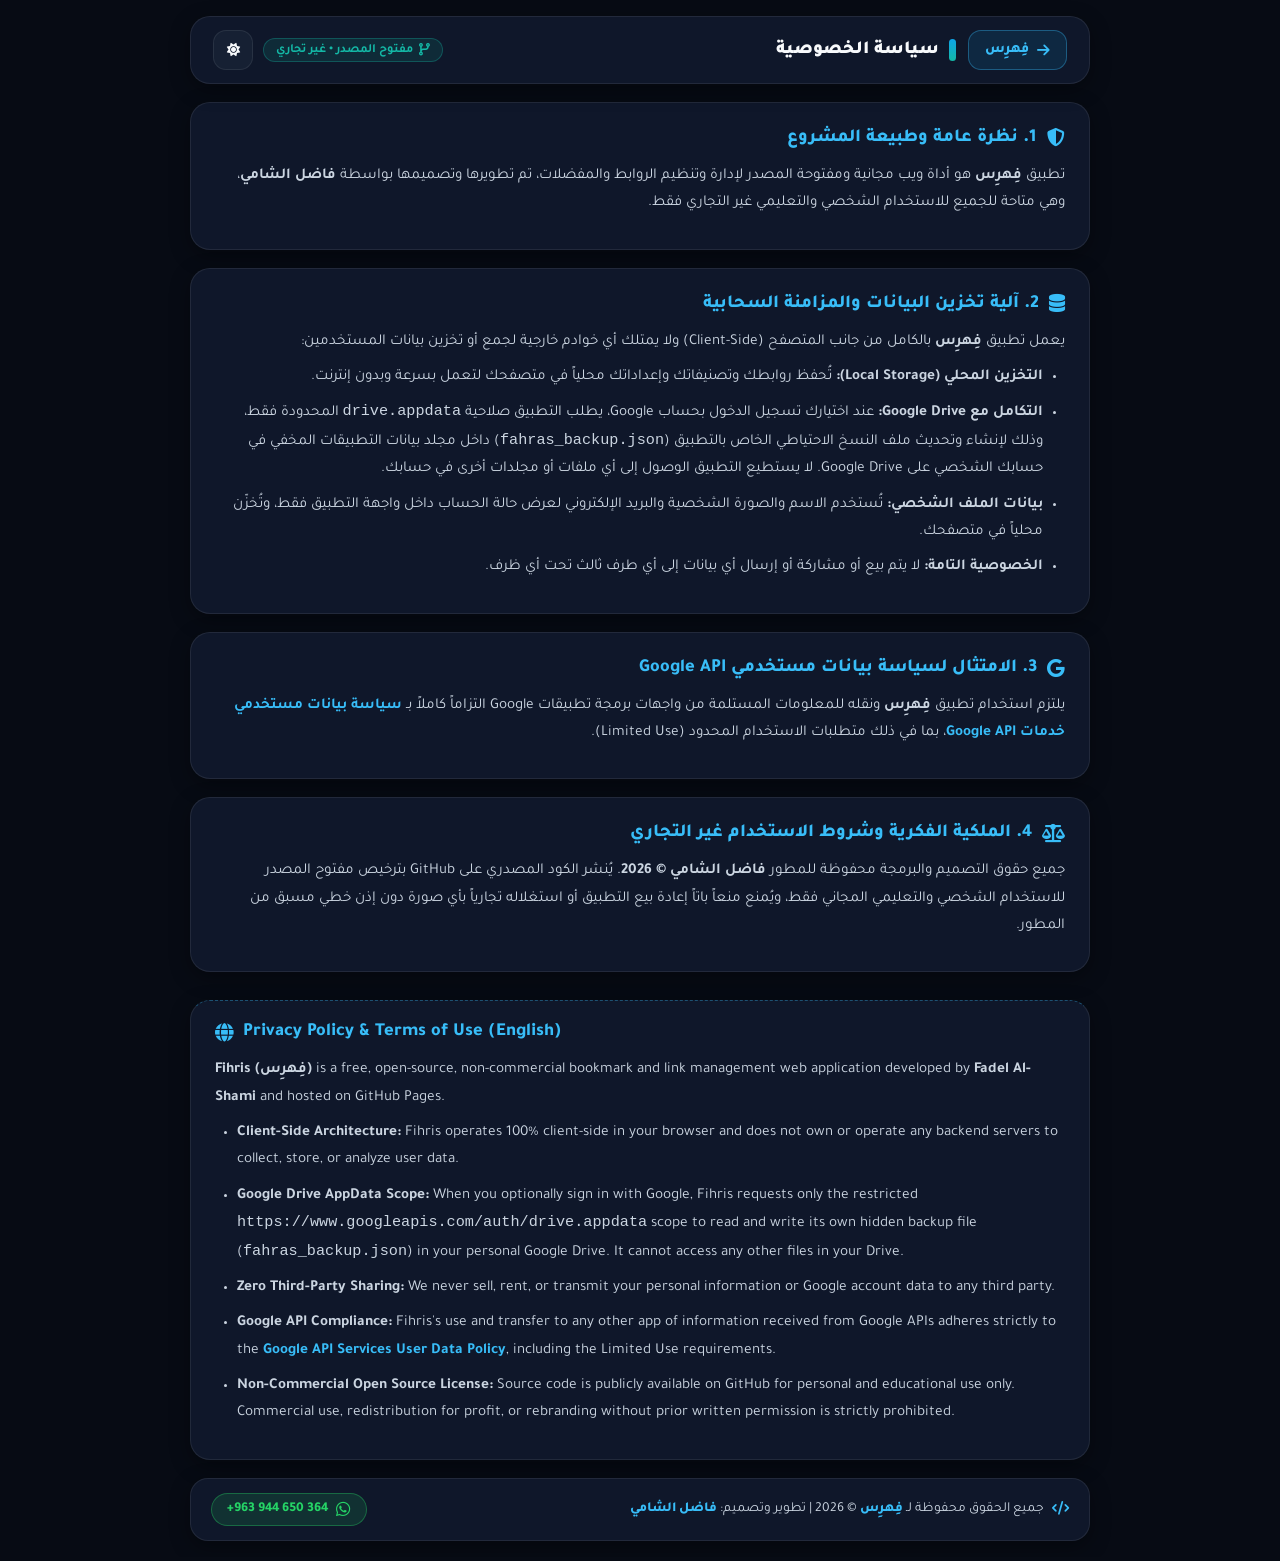
==== privacy.html @ 51f70bed "Add files via upload" ====
<!DOCTYPE html>
<html lang="ar" dir="rtl">
<head>
    <meta charset="UTF-8">
    <meta name="viewport" content="width=device-width, initial-scale=1.0, viewport-fit=cover">
    <title>سياسة الخصوصية وشروط الاستخدام - فِهرِس</title>
    <link rel="icon" type="image/png" href="favicon/favicon-96x96.png" sizes="96x96" />
    <link rel="icon" type="image/svg+xml" href="favicon/favicon.svg" />
    <link rel="shortcut icon" href="favicon/favicon.ico" />
    <link href="https://fonts.googleapis.com/css2?family=Tajawal:wght@300;400;500;700;800;900&display=swap" rel="stylesheet">
    <link rel="stylesheet" href="https://cdnjs.cloudflare.com/ajax/libs/font-awesome/6.4.0/css/all.min.css">
    <link rel="stylesheet" href="style.css">
    <style>
        .privacy-container {
            max-width: 900px;
            margin: 0 auto;
            width: 100%;
            display: flex;
            flex-direction: column;
            gap: 18px;
        }
        .privacy-navbar {
            position: sticky;
            top: 16px;
            z-index: 50;
            height: 68px;
            flex-wrap: nowrap;
        }
        .back-pill-btn {
            display: inline-flex;
            align-items: center;
            gap: 8px;
            height: 40px;
            padding: 0 16px;
            border-radius: 13px;
            background: rgba(14, 165, 233, 0.12);
            border: 1px solid rgba(56, 189, 248, 0.35);
            color: var(--primary-light);
            font-family: 'Tajawal', sans-serif;
            font-size: 0.9rem;
            font-weight: 800;
            text-decoration: none;
            cursor: pointer;
            transition: all 0.2s var(--ease-snappy);
            white-space: nowrap;
        }
        .back-pill-btn i {
            transition: transform 0.2s ease;
        }
        .back-pill-btn:hover {
            background: linear-gradient(135deg, var(--primary), var(--accent));
            color: #ffffff;
            border-color: transparent;
            box-shadow: 0 4px 14px rgba(14, 165, 233, 0.35);
        }
        .back-pill-btn:hover i {
            transform: translateX(3px);
        }
        .policy-card {
            background: var(--bg-surface);
            border: 1px solid var(--border);
            border-radius: var(--radius);
            padding: 24px;
            box-shadow: var(--shadow);
        }
        .policy-card h2 {
            font-size: 1.15rem;
            font-weight: 800;
            color: var(--primary-light);
            margin-bottom: 12px;
            display: flex;
            align-items: center;
            gap: 10px;
        }
        .policy-card p, .policy-card li {
            font-size: 0.95rem;
            color: var(--text-secondary);
            line-height: 1.8;
            margin-bottom: 8px;
        }
        .policy-card ul {
            padding-right: 22px;
            margin-top: 8px;
        }
        .policy-card a {
            color: var(--primary-light);
            text-decoration: none;
            font-weight: 700;
        }
        .policy-card a:hover {
            text-decoration: underline;
        }
        .en-block {
            direction: ltr;
            text-align: left;
            border-top: 1px dashed var(--border-highlight);
            padding-top: 20px;
            margin-top: 10px;
        }
        .en-block ul {
            padding-right: 0;
            padding-left: 22px;
        }
        .license-badge {
            display: inline-flex;
            align-items: center;
            gap: 6px;
            background: rgba(20, 184, 166, 0.12);
            color: var(--accent);
            border: 1px solid rgba(20, 184, 166, 0.3);
            padding: 4px 12px;
            border-radius: 50px;
            font-size: 0.78rem;
            font-weight: 700;
        }
        @media (max-width: 768px) {
            .privacy-navbar {
                height: 58px;
                padding: 0 12px;
                top: 8px;
            }
            .license-badge {
                display: none;
            }
            .back-pill-btn {
                height: 36px;
                padding: 0 12px;
                font-size: 0.84rem;
            }
        }
    </style>
</head>
<body data-theme="dark">
    <div class="app-container" style="flex-direction: column;">
        <div class="privacy-container">
            <!-- شريط علوي متناسق مع هوية فهرس -->
            <header class="navbar privacy-navbar">
                <div class="navbar-left" style="gap: 12px;">
                    <a href="index.html" onclick="goBackToApp(event)" class="back-pill-btn" title="العودة إلى فِهرِس">
                        <i class="fas fa-arrow-right"></i>
                        <span>فِهرِس</span>
                    </a>
                    <h1 class="page-title" style="font-size: 1.15rem;">سياسة الخصوصية</h1>
                </div>
                <div class="navbar-right" style="display: flex; align-items: center; gap: 10px;">
                    <span class="license-badge"><i class="fas fa-code-branch"></i> مفتوح المصدر • غير تجاري</span>
                    <button class="nav-btn" onclick="togglePrivacyTheme()" title="تبديل المظهر">
                        <i class="fas fa-sun" id="privacyThemeIcon"></i>
                    </button>
                </div>
            </header>

            <!-- القسم العربي -->
            <div class="policy-card">
                <h2><i class="fas fa-shield-alt"></i> 1. نظرة عامة وطبيعة المشروع</h2>
                <p>تطبيق <strong>فِهرِس</strong> هو أداة ويب مجانية ومفتوحة المصدر لإدارة وتنظيم الروابط والمفضلات، تم تطويرها وتصميمها بواسطة <strong>فاضل الشامي</strong>، وهي متاحة للجميع للاستخدام الشخصي والتعليمي غير التجاري فقط.</p>
            </div>

            <div class="policy-card">
                <h2><i class="fas fa-database"></i> 2. آلية تخزين البيانات والمزامنة السحابية</h2>
                <p>يعمل تطبيق <strong>فِهرِس</strong> بالكامل من جانب المتصفح (Client-Side) ولا يمتلك أي خوادم خارجية لجمع أو تخزين بيانات المستخدمين:</p>
                <ul>
                    <li><strong>التخزين المحلي (Local Storage):</strong> تُحفظ روابطك وتصنيفاتك وإعداداتك محلياً في متصفحك لتعمل بسرعة وبدون إنترنت.</li>
                    <li><strong>التكامل مع Google Drive:</strong> عند اختيارك تسجيل الدخول بحساب Google، يطلب التطبيق صلاحية <code>drive.appdata</code> المحدودة فقط، وذلك لإنشاء وتحديث ملف النسخ الاحتياطي الخاص بالتطبيق (<code>fahras_backup.json</code>) داخل مجلد بيانات التطبيقات المخفي في حسابك الشخصي على Google Drive. لا يستطيع التطبيق الوصول إلى أي ملفات أو مجلدات أخرى في حسابك.</li>
                    <li><strong>بيانات الملف الشخصي:</strong> تُستخدم الاسم والصورة الشخصية والبريد الإلكتروني لعرض حالة الحساب داخل واجهة التطبيق فقط، وتُخزّن محلياً في متصفحك.</li>
                    <li><strong>الخصوصية التامة:</strong> لا يتم بيع أو مشاركة أو إرسال أي بيانات إلى أي طرف ثالث تحت أي ظرف.</li>
                </ul>
            </div>

            <div class="policy-card">
                <h2><i class="fab fa-google"></i> 3. الامتثال لسياسة بيانات مستخدمي Google API</h2>
                <p>يلتزم استخدام تطبيق <strong>فِهرِس</strong> ونقله للمعلومات المستلمة من واجهات برمجة تطبيقات Google التزاماً كاملاً بـ <a href="https://developers.google.com/terms/api-services-user-data-policy" target="_blank" rel="noopener">سياسة بيانات مستخدمي خدمات Google API</a>، بما في ذلك متطلبات الاستخدام المحدود (Limited Use).</p>
            </div>

            <div class="policy-card">
                <h2><i class="fas fa-balance-scale"></i> 4. الملكية الفكرية وشروط الاستخدام غير التجاري</h2>
                <p>جميع حقوق التصميم والبرمجة محفوظة للمطور <strong>فاضل الشامي © 2026</strong>. يُنشر الكود المصدري على GitHub بترخيص مفتوح المصدر للاستخدام الشخصي والتعليمي المجاني فقط، ويُمنع منعاً باتاً إعادة بيع التطبيق أو استغلاله تجارياً بأي صورة دون إذن خطي مسبق من المطور.</p>
            </div>

            <!-- القسم الإنجليزي -->
            <div class="policy-card en-block">
                <h2><i class="fas fa-globe"></i> Privacy Policy &amp; Terms of Use (English)</h2>
                <p><strong>Fihris (فِهرِس)</strong> is a free, open-source, non-commercial bookmark and link management web application developed by <strong>Fadel Al-Shami</strong> and hosted on GitHub Pages.</p>
                <ul>
                    <li><strong>Client-Side Architecture:</strong> Fihris operates 100% client-side in your browser and does not own or operate any backend servers to collect, store, or analyze user data.</li>
                    <li><strong>Google Drive AppData Scope:</strong> When you optionally sign in with Google, Fihris requests only the restricted <code>https://www.googleapis.com/auth/drive.appdata</code> scope to read and write its own hidden backup file (<code>fahras_backup.json</code>) in your personal Google Drive. It cannot access any other files in your Drive.</li>
                    <li><strong>Zero Third-Party Sharing:</strong> We never sell, rent, or transmit your personal information or Google account data to any third party.</li>
                    <li><strong>Google API Compliance:</strong> Fihris's use and transfer to any other app of information received from Google APIs adheres strictly to the <a href="https://developers.google.com/terms/api-services-user-data-policy" target="_blank" rel="noopener">Google API Services User Data Policy</a>, including the Limited Use requirements.</li>
                    <li><strong>Non-Commercial Open Source License:</strong> Source code is publicly available on GitHub for personal and educational use only. Commercial use, redistribution for profit, or rebranding without prior written permission is strictly prohibited.</li>
                </ul>
            </div>

            <footer class="app-footer">
                <div class="footer-rights">
                    <i class="fas fa-code" style="color:var(--primary-light);"></i>
                    <span>جميع الحقوق محفوظة لـ <strong>فِهرِس</strong> © 2026 | تطوير وتصميم: <strong>فاضل الشامي</strong></span>
                </div>
                <a href="https://wa.me/963944650364" target="_blank" class="whatsapp-pill">
                    <i class="fab fa-whatsapp"></i>
                    <span class="wa-number">+963 944 650 364</span>
                </a>
            </footer>
        </div>
    </div>

    <script>
        const savedTheme = localStorage.getItem('linkvault_theme') || 'dark';
        document.body.setAttribute('data-theme', savedTheme);
        document.getElementById('privacyThemeIcon').className = savedTheme === 'dark' ? 'fas fa-sun' : 'fas fa-moon';

        function togglePrivacyTheme() {
            const current = document.body.getAttribute('data-theme');
            const next = current === 'dark' ? 'light' : 'dark';
            document.body.setAttribute('data-theme', next);
            localStorage.setItem('linkvault_theme', next);
            document.getElementById('privacyThemeIcon').className = next === 'dark' ? 'fas fa-sun' : 'fas fa-moon';
        }

        function goBackToApp(e) {
            if (document.referrer && document.referrer.includes(window.location.host)) {
                e.preventDefault();
                window.history.back();
            }
        }
    </script>
</body>
</html>
---- style.css ----
:root {
    --primary: #0ea5e9;
    --primary-dark: #0284c7;
    --primary-light: #38bdf8;
    --secondary: #f43f5e;
    --accent: #14b8a6;
    --success: #10b981;
    --danger: #ef4444;
    --warning: #f59e0b;
    --info: #06b6d4;
    --whatsapp: #25d366;
    --radius: 20px;
    --radius-sm: 14px;
    --ease-snappy: cubic-bezier(0.2, 0.8, 0.2, 1);
}

[data-theme="dark"] {
    --bg-dark: #070b14;
    --bg-surface: #0f172a;
    --bg-elevated: #162033;
    --bg-sidebar: #0b1120;
    --bg-hover: #1e293b;
    --text-primary: #f8fafc;
    --text-secondary: #cbd5e1;
    --text-muted: #64748b;
    --border: rgba(255, 255, 255, 0.08);
    --border-highlight: rgba(56, 189, 248, 0.35);
    --shadow: 0 6px 20px rgba(0, 0, 0, 0.35);
    --shadow-lg: 0 14px 30px rgba(0, 0, 0, 0.55);
    --input-bg: #090e1a;
}

[data-theme="light"] {
    --bg-dark: #f1f5f9;
    --bg-surface: #ffffff;
    --bg-elevated: #f8fafc;
    --bg-sidebar: #ffffff;
    --bg-hover: #e2e8f0;
    --text-primary: #0f172a;
    --text-secondary: #334155;
    --text-muted: #64748b;
    --border: rgba(15, 23, 42, 0.09);
    --border-highlight: rgba(14, 165, 233, 0.4);
    --shadow: 0 4px 16px rgba(15, 23, 42, 0.06);
    --shadow-lg: 0 12px 28px rgba(15, 23, 42, 0.12);
    --input-bg: #f8fafc;
}

* {
    margin: 0;
    padding: 0;
    box-sizing: border-box;
    -webkit-tap-highlight-color: transparent;
}

button, a, .link-card, .pinned-item, .filter-chip, .user-info, .category-card {
    touch-action: manipulation;
}

body {
    font-family: 'Tajawal', sans-serif;
    background-color: var(--bg-dark);
    color: var(--text-primary);
    min-height: 100vh;
    min-height: 100dvh;
    overflow-x: hidden;
}

::-webkit-scrollbar { width: 6px; height: 6px; }
::-webkit-scrollbar-track { background: transparent; }
::-webkit-scrollbar-thumb { background: var(--border-highlight); border-radius: 10px; }

.app-container {
    display: flex;
    min-height: 100vh;
    min-height: 100dvh;
    padding: 16px;
    gap: 20px;
}

/* ===== الطبقة المعتمة للهاتف ===== */
.sidebar-overlay {
    display: none;
    position: fixed;
    inset: 0;
    background: rgba(2, 6, 23, 0.72);
    z-index: 999;
    opacity: 0;
    will-change: opacity;
    transition: opacity 0.2s ease;
}
.sidebar-overlay.active {
    display: block;
    opacity: 1;
}

/* ===== القائمة الجانبية (Sidebar) ===== */
.sidebar {
    width: 270px;
    background: var(--bg-sidebar);
    border: 1px solid var(--border);
    border-radius: 24px;
    display: flex;
    flex-direction: column;
    position: fixed;
    right: 16px;
    top: 16px;
    height: calc(100vh - 32px);
    height: calc(100dvh - 32px);
    z-index: 100;
    will-change: transform, width;
    transition: transform 0.24s var(--ease-snappy), width 0.24s var(--ease-snappy);
    overflow-y: auto;
    box-shadow: var(--shadow);
}
.sidebar.collapsed { width: 82px; }

/* ===== بانر ترويسة القائمة الجانبية مع الصورة ===== */
.sidebar-header {
    margin: 12px 12px 6px;
    padding: 12px 14px;
    background: linear-gradient(135deg, #0c192e 0%, #0f2942 100%);
    border: 1px solid rgba(56, 189, 248, 0.35);
    border-radius: 18px;
    display: flex;
    align-items: center;
    gap: 12px;
    box-shadow: 0 4px 15px rgba(0, 0, 0, 0.2);
}

[data-theme="light"] .sidebar-header {
    background: linear-gradient(135deg, #e0f2fe 0%, #ccfbf1 100%);
    border-color: rgba(14, 165, 233, 0.35);
    box-shadow: 0 4px 12px rgba(14, 165, 233, 0.1);
}

.logo-icon {
    width: 42px;
    height: 42px;
    border-radius: 13px;
    display: flex;
    align-items: center;
    justify-content: center;
    flex-shrink: 0;
    overflow: hidden;
    position: relative;
    background: transparent;
    transition: transform 0.2s ease;
}

.logo-img {
    width: 100%;
    height: 100%;
    object-fit: cover;
    border-radius: 13px;
    display: block;
}

.logo-expand-icon {
    display: none;
    font-size: 1.1rem;
    color: #ffffff;
}

.logo-text {
    font-size: 1.5rem;
    font-weight: 900;
    letter-spacing: -0.3px;
    color: #ffffff;
    white-space: nowrap;
}

[data-theme="light"] .logo-text {
    color: #0369a1;
}

.sidebar-toggle {
    margin-right: auto;
    width: 32px;
    height: 32px;
    background: rgba(255, 255, 255, 0.1);
    border: 1px solid rgba(255, 255, 255, 0.15);
    border-radius: 10px;
    display: flex;
    align-items: center;
    justify-content: center;
    cursor: pointer;
    color: #38bdf8;
    font-size: 0.85rem;
    flex-shrink: 0;
    transition: background-color 0.2s ease, color 0.2s ease;
}

[data-theme="light"] .sidebar-toggle {
    background: rgba(255, 255, 255, 0.8);
    border-color: rgba(14, 165, 233, 0.25);
    color: #0284c7;
}

.sidebar-toggle:hover {
    background: var(--primary);
    color: #ffffff;
    border-color: transparent;
}

/* حالة القائمة الجانبية وهي مطوية */
.sidebar.collapsed .sidebar-header {
    margin: 12px 10px 6px;
    padding: 10px;
    justify-content: center;
    gap: 0;
}

.sidebar.collapsed .sidebar-toggle,
.sidebar.collapsed .logo-text,
.sidebar.collapsed .nav-text,
.sidebar.collapsed .section-title,
.sidebar.collapsed .user-details {
    display: none !important;
}

.sidebar.collapsed .logo-icon {
    cursor: pointer;
}

.sidebar.collapsed .logo-icon:hover {
    background: var(--primary);
}

.sidebar.collapsed .logo-icon:hover .logo-img {
    display: none;
}

.sidebar.collapsed .logo-icon:hover .logo-expand-icon {
    display: block;
}

.sidebar-nav {
    flex: 1;
    padding: 8px 14px;
    display: flex;
    flex-direction: column;
    gap: 6px;
}
.section-title {
    font-size: 0.72rem;
    font-weight: 800;
    color: var(--text-muted);
    padding: 6px 10px;
    margin: 10px 0 4px;
    display: flex;
    align-items: center;
    gap: 10px;
    letter-spacing: 0.5px;
}
.section-title::before {
    content: '';
    width: 6px;
    height: 6px;
    border-radius: 50%;
    background: var(--primary-light);
}
.section-title::after {
    content: '';
    flex: 1;
    height: 1px;
    background: linear-gradient(to left, var(--border), transparent);
}

.nav-item {
    display: flex;
    align-items: center;
    gap: 12px;
    padding: 10px 12px;
    border-radius: 16px;
    cursor: pointer;
    transition: background-color 0.2s ease, border-color 0.2s ease, color 0.2s ease;
    color: var(--text-secondary);
    text-decoration: none;
    position: relative;
    font-size: 0.95rem;
    border: 1px solid transparent;
}
.nav-item::before {
    content: '';
    position: absolute;
    right: -14px;
    top: 50%;
    transform: translateY(-50%) scaleY(0);
    width: 4px;
    height: 24px;
    border-radius: 4px 0 0 4px;
    background: linear-gradient(to bottom, var(--primary-light), var(--accent));
    transition: transform 0.2s var(--ease-snappy);
}
.nav-item i {
    width: 36px;
    height: 36px;
    border-radius: 11px;
    background: var(--bg-hover);
    border: 1px solid var(--border);
    display: flex;
    align-items: center;
    justify-content: center;
    font-size: 0.98rem;
    flex-shrink: 0;
}
.nav-item .nav-text { font-weight: 600; white-space: nowrap; }
.nav-item .badge {
    margin-right: auto;
    background: var(--bg-hover);
    border: 1px solid var(--border);
    color: var(--text-secondary);
    font-size: 0.72rem;
    padding: 3px 9px;
    border-radius: 10px;
    font-weight: 800;
}
.nav-item:hover {
    background: rgba(14, 165, 233, 0.08);
    border-color: rgba(14, 165, 233, 0.2);
    color: var(--text-primary);
}
.nav-item.active {
    background: rgba(14, 165, 233, 0.14);
    border-color: rgba(56, 189, 248, 0.35);
    color: var(--text-primary);
}
.nav-item.active::before { transform: translateY(-50%) scaleY(1); }
.nav-item.active i {
    background: linear-gradient(135deg, var(--primary), var(--accent));
    color: #ffffff !important;
    border-color: transparent;
}
.nav-item.active .nav-text { font-weight: 800; color: var(--primary-light); }
.nav-item.active .badge {
    background: linear-gradient(135deg, var(--primary), var(--accent));
    color: #ffffff !important;
    border-color: transparent;
}

.sidebar.collapsed .nav-item { justify-content: center; padding: 8px; }
.sidebar.collapsed .nav-item i { width: 40px; height: 40px; border-radius: 13px; }
.sidebar.collapsed .badge {
    position: absolute; top: 2px; left: 4px; font-size: 0.6rem; padding: 1px 5px; border-radius: 8px;
}

/* ===== تذييل الشريط الجانبي ===== */
.sidebar-footer { padding: 14px; }
.user-info {
    display: flex;
    align-items: center;
    gap: 10px;
    padding: 10px;
    border-radius: 16px;
    background: var(--bg-elevated);
    border: 1px solid var(--border);
    cursor: pointer;
    transition: border-color 0.2s ease, background-color 0.2s ease;
}
.user-info:hover, .user-info.active-settings {
    border-color: var(--primary);
    background: rgba(14, 165, 233, 0.12);
}
.sidebar.collapsed .sidebar-footer {
    padding: 12px 10px;
    display: flex;
    justify-content: center;
}
.sidebar.collapsed .user-info {
    width: 52px;
    height: 52px;
    padding: 0;
    gap: 0;
    justify-content: center;
    align-items: center;
    border-radius: 16px;
}
.user-avatar {
    width: 38px; height: 38px;
    border-radius: 12px;
    background: linear-gradient(135deg, var(--primary), var(--accent));
    display: flex;
    align-items: center;
    justify-content: center;
    font-weight: 900; color: white;
    flex-shrink: 0;
    font-size: 1.05rem;
}
.user-details { flex: 1; overflow: hidden; }
.user-name { font-weight: 800; font-size: 0.88rem; white-space: nowrap; overflow: hidden; text-overflow: ellipsis; }
.user-role { font-size: 0.72rem; color: var(--primary-light); display: flex; align-items: center; gap: 4px; }

/* ===== المحتوى الرئيسي والشريط العلوي ===== */
.main-content {
    flex: 1;
    min-width: 0;
    max-width: 100%;
    margin-right: 290px;
    transition: margin-right 0.24s var(--ease-snappy);
    display: flex;
    flex-direction: column;
    gap: 20px;
}
.sidebar.collapsed + .main-content { margin-right: 102px; }

.navbar {
    height: 68px;
    background: var(--bg-surface);
    border: 1px solid var(--border);
    border-radius: 20px;
    display: flex;
    align-items: center;
    justify-content: space-between;
    padding: 0 22px;
    position: sticky;
    top: 16px;
    z-index: 50;
    box-shadow: var(--shadow);
    gap: 16px;
}
.navbar-left { display: flex; align-items: center; gap: 14px; }
.page-title {
    font-size: 1.32rem;
    font-weight: 900;
    display: flex;
    align-items: center;
    gap: 10px;
    white-space: nowrap;
}
.page-title::before {
    content: '';
    width: 7px; height: 22px;
    border-radius: 6px;
    background: linear-gradient(to bottom, var(--primary), var(--accent));
}

.navbar-right { display: flex; align-items: center; gap: 10px; }

.search-bar { position: relative; width: 310px; }
.search-bar input {
    width: 100%;
    padding: 10px 18px 10px 42px;
    background: var(--input-bg);
    border: 1px solid var(--border);
    border-radius: 50px;
    color: var(--text-primary);
    font-family: 'Tajawal', sans-serif;
    font-size: 0.92rem;
    transition: border-color 0.2s ease;
}
.search-bar input:focus {
    outline: none;
    border-color: var(--primary);
}
.search-bar i {
    position: absolute;
    left: 16px; top: 50%;
    transform: translateY(-50%);
    color: var(--primary-light);
}

.nav-btn {
    width: 40px; height: 40px;
    border-radius: 13px;
    background: var(--bg-elevated);
    border: 1px solid var(--border);
    color: var(--text-primary);
    display: flex;
    align-items: center;
    justify-content: center;
    cursor: pointer;
    transition: background-color 0.2s ease, color 0.2s ease;
    flex-shrink: 0;
}
.nav-btn:hover {
    background: var(--primary);
    color: white;
    border-color: transparent;
}

.mobile-menu-btn {
    display: none;
    width: 40px; height: 40px; border-radius: 12px;
    background: var(--bg-elevated); border: 1px solid var(--border); color: var(--text-primary);
    align-items: center; justify-content: center; cursor: pointer;
    flex-shrink: 0;
}
.mobile-menu-btn:active { transform: scale(0.94); }

/* ===== منطقة المحتوى ===== */
.content-area {
    flex: 1;
    min-width: 0;
    width: 100%;
    padding: 2px;
}
.view-section { display: none; }
.view-section.active { display: block; }

/* ===== شريط المفضلة المثبتة ===== */
.pinned-favorites-wrapper {
    background: var(--bg-surface);
    border: 1px solid rgba(244, 63, 94, 0.28);
    border-radius: 20px;
    padding: 15px 18px;
    margin-bottom: 18px;
    box-shadow: var(--shadow);
}
.pinned-header {
    display: flex;
    align-items: center;
    justify-content: space-between;
    margin-bottom: 10px;
}
.pinned-title {
    font-size: 0.9rem;
    font-weight: 800;
    color: var(--text-primary);
    display: flex;
    align-items: center;
    gap: 8px;
}
.pinned-title i { color: var(--secondary); }
.pinned-strip {
    display: flex;
    align-items: center;
    gap: 10px;
    overflow-x: auto;
    padding-bottom: 4px;
    -webkit-overflow-scrolling: touch;
}
.pinned-strip::-webkit-scrollbar { height: 4px; }
.pinned-strip::-webkit-scrollbar-thumb { background: rgba(244, 63, 94, 0.4); border-radius: 10px; }

.pinned-item {
    flex-shrink: 0;
    display: flex;
    align-items: center;
    gap: 10px;
    padding: 9px 14px;
    background: var(--bg-elevated);
    border: 1px solid var(--border);
    border-radius: 14px;
    cursor: pointer;
    transition: border-color 0.2s ease, transform 0.15s ease;
    min-width: 160px;
    max-width: 215px;
}
.pinned-item:hover {
    transform: translateY(-2px);
    border-color: var(--secondary);
}
.pinned-favicon {
    width: 32px;
    height: 32px;
    border-radius: 9px;
    background: var(--bg-surface);
    border: 1px solid var(--border);
    display: flex;
    align-items: center;
    justify-content: center;
    flex-shrink: 0;
}
.pinned-favicon img { width: 19px; height: 19px; object-fit: contain; border-radius: 4px; }
.pinned-favicon i { color: var(--secondary); font-size: 0.9rem; }
.pinned-info { overflow: hidden; flex: 1; }
.pinned-name {
    font-size: 0.86rem;
    font-weight: 800;
    color: var(--text-primary);
    white-space: nowrap;
    overflow: hidden;
    text-overflow: ellipsis;
}
.pinned-meta {
    font-size: 0.7rem;
    color: var(--text-muted);
    display: flex;
    align-items: center;
    gap: 4px;
}

/* ===== ترويسة القسم وأدوات الفرز والتصفية ===== */
.section-header {
    display: flex; align-items: center; justify-content: space-between;
    margin-bottom: 16px;
    background: var(--bg-surface);
    padding: 15px 20px;
    border-radius: 18px;
    border: 1px solid var(--border);
    flex-wrap: wrap;
    gap: 12px;
    box-shadow: var(--shadow);
}
.section-header h2 { font-size: 1.12rem; font-weight: 800; display: flex; align-items: center; gap: 10px; }
.section-header h2 i { color: var(--primary-light); font-size: 1.15rem; }

.header-controls {
    display: flex;
    align-items: center;
    gap: 10px;
    flex-wrap: wrap;
}

.sort-switcher {
    display: inline-flex;
    background: var(--input-bg);
    border: 1px solid var(--border);
    border-radius: 13px;
    padding: 3px;
    gap: 3px;
}
.sort-btn {
    padding: 6px 13px;
    border-radius: 10px;
    border: none;
    background: transparent;
    color: var(--text-secondary);
    font-family: 'Tajawal', sans-serif;
    font-size: 0.83rem;
    font-weight: 700;
    cursor: pointer;
    display: inline-flex;
    align-items: center;
    gap: 6px;
    transition: background-color 0.2s ease, color 0.2s ease;
}
.sort-btn:hover { color: var(--text-primary); }
.sort-btn.active {
    background: var(--bg-elevated);
    color: var(--primary-light);
}
.sort-btn.active.popular-sort { color: var(--warning); }

.filter-bar {
    display: flex;
    align-items: center;
    gap: 8px;
    margin-bottom: 20px;
    width: 100%;
    max-width: 100%;
    overflow-x: auto;
    overflow-y: hidden;
    padding-bottom: 6px;
    -webkit-overflow-scrolling: touch;
}
.filter-bar::-webkit-scrollbar { height: 4px; }
.filter-bar::-webkit-scrollbar-thumb { background: var(--border-highlight); border-radius: 10px; }
.filter-chip {
    flex-shrink: 0;
    padding: 7px 15px;
    border-radius: 50px;
    background: var(--bg-surface);
    border: 1px solid var(--border);
    color: var(--text-secondary);
    font-family: 'Tajawal', sans-serif;
    font-size: 0.85rem;
    font-weight: 700;
    cursor: pointer;
    display: inline-flex;
    align-items: center;
    gap: 7px;
    white-space: nowrap;
    transition: border-color 0.2s ease, background-color 0.2s ease;
}
.filter-chip:hover {
    border-color: var(--primary-light);
    color: var(--text-primary);
}
.filter-chip.active {
    background: linear-gradient(135deg, var(--primary), var(--accent));
    color: #ffffff;
    border-color: transparent;
}
.filter-chip .chip-count {
    background: rgba(255, 255, 255, 0.16);
    padding: 1px 7px;
    border-radius: 20px;
    font-size: 0.72rem;
}

.btn {
    padding: 9px 20px; border-radius: 13px; border: none;
    font-family: 'Tajawal', sans-serif; font-weight: 700; font-size: 0.9rem;
    cursor: pointer; display: inline-flex; align-items: center; gap: 8px;
    transition: transform 0.15s ease, opacity 0.2s ease;
}
.btn:active { transform: scale(0.96); }
.btn-primary {
    background: linear-gradient(135deg, var(--primary), var(--accent));
    color: white;
    box-shadow: 0 4px 14px rgba(14, 165, 233, 0.3);
}
.btn-secondary { background: var(--bg-elevated); color: var(--text-primary); border: 1px solid var(--border); }
.btn-secondary:hover { border-color: var(--primary); }
.btn-danger { background: rgba(239, 68, 68, 0.14); color: var(--danger); border: 1px solid rgba(239, 68, 68, 0.3); }
.btn-danger:hover { background: var(--danger); color: white; }

/* ===== بطاقات الروابط ===== */
.cards-grid {
    display: grid;
    grid-template-columns: repeat(auto-fill, minmax(min(100%, 325px), 1fr));
    gap: 18px;
}
.link-card {
    background: var(--bg-surface);
    border: 1px solid var(--border);
    border-radius: var(--radius);
    overflow: hidden;
    transition: transform 0.2s ease, border-color 0.2s ease;
    position: relative;
    cursor: pointer;
    display: flex;
    flex-direction: column;
    box-shadow: var(--shadow);
}
.link-card:hover {
    transform: translateY(-4px);
    border-color: var(--border-highlight);
}
.card-banner {
    height: 62px;
    position: relative;
    display: flex;
    align-items: center;
    justify-content: flex-start;
    padding: 0 18px;
}
.card-favicon {
    width: 50px; height: 50px;
    background: var(--bg-surface);
    border: 2px solid var(--border);
    border-radius: 15px;
    display: flex;
    align-items: center;
    justify-content: center;
    box-shadow: 0 6px 16px rgba(0, 0, 0, 0.25);
    position: relative;
    z-index: 2;
    transform: translateY(20px);
}
.card-favicon img { width: 28px; height: 28px; object-fit: contain; border-radius: 6px; }
.card-favicon i { font-size: 1.35rem; color: var(--primary-light); }

.card-body {
    padding: 30px 18px 16px;
    flex: 1;
    display: flex;
    flex-direction: column;
}
.card-badges-top {
    position: absolute;
    top: 16px;
    left: 16px;
    z-index: 2;
    display: flex;
    align-items: center;
    gap: 6px;
}
.card-category {
    display: inline-flex;
    align-items: center;
    gap: 5px;
    padding: 4px 11px;
    background: rgba(15, 23, 42, 0.82);
    color: #ffffff;
    border: 1px solid rgba(255, 255, 255, 0.18);
    border-radius: 50px;
    font-size: 0.73rem;
    font-weight: 700;
}
.card-clicks-badge {
    display: inline-flex;
    align-items: center;
    gap: 4px;
    padding: 4px 9px;
    background: rgba(15, 23, 42, 0.82);
    color: var(--warning);
    border: 1px solid rgba(245, 158, 11, 0.35);
    border-radius: 50px;
    font-size: 0.71rem;
    font-weight: 800;
}
.card-title {
    font-size: 1.1rem;
    font-weight: 800;
    margin-bottom: 5px;
    color: var(--text-primary);
    line-height: 1.4;
}
.card-url {
    font-size: 0.79rem;
    color: var(--primary-light);
    margin-bottom: 10px;
    display: inline-flex;
    align-items: center;
    gap: 6px;
    direction: ltr;
    justify-content: flex-end;
    background: rgba(14, 165, 233, 0.09);
    padding: 3px 10px;
    border-radius: 8px;
    align-self: flex-start;
    max-width: 100%;
    overflow: hidden;
    text-overflow: ellipsis;
    white-space: nowrap;
}
.card-description {
    font-size: 0.87rem;
    color: var(--text-secondary);
    line-height: 1.55;
    margin-bottom: 14px;
    display: -webkit-box;
    -webkit-line-clamp: 2;
    -webkit-box-orient: vertical;
    overflow: hidden;
    flex: 1;
}
.card-footer {
    display: flex;
    align-items: center;
    justify-content: space-between;
    padding-top: 12px;
    border-top: 1px dashed var(--border);
    margin-top: auto;
}
.card-date { font-size: 0.75rem; color: var(--text-muted); display: flex; align-items: center; gap: 5px; }
.card-actions { display: flex; gap: 6px; }
.card-action-btn {
    width: 34px; height: 34px;
    border-radius: 10px;
    border: 1px solid var(--border);
    background: var(--bg-elevated);
    color: var(--text-secondary);
    display: flex;
    align-items: center;
    justify-content: center;
    cursor: pointer;
    transition: background-color 0.15s ease, color 0.15s ease;
    font-size: 0.84rem;
}
.card-action-btn:hover { color: white !important; border-color: transparent; }
.card-action-btn.fav:hover { background: var(--secondary); }
.card-action-btn.copy:hover { background: var(--success); }
.card-action-btn.edit:hover { background: var(--primary); }
.card-action-btn.delete:hover { background: var(--danger); }

/* ===== التصنيفات ===== */
.categories-grid {
    display: grid;
    grid-template-columns: repeat(auto-fill, minmax(min(100%, 240px), 1fr));
    gap: 16px;
}
.category-card {
    background: var(--bg-surface);
    border: 1px solid var(--border);
    border-radius: var(--radius);
    padding: 20px;
    cursor: pointer;
    transition: transform 0.2s ease, border-color 0.2s ease;
    display: flex;
    flex-direction: column;
    align-items: center;
    text-align: center;
    box-shadow: var(--shadow);
}
.category-card:hover {
    transform: translateY(-4px);
    border-color: var(--primary);
}
.category-icon {
    width: 56px; height: 56px;
    border-radius: 18px;
    display: flex;
    align-items: center;
    justify-content: center;
    font-size: 1.5rem;
    margin-bottom: 12px;
}
.category-name { font-size: 1.08rem; font-weight: 800; margin-bottom: 4px; }
.category-count {
    font-size: 0.8rem;
    color: var(--text-muted);
    background: var(--bg-elevated);
    padding: 3px 12px;
    border-radius: 50px;
}
.category-actions {
    display: flex; gap: 8px; justify-content: center;
    margin-top: 12px;
}
.cat-action-btn {
    width: 32px; height: 32px; border-radius: 10px;
    border: 1px solid var(--border); background: var(--bg-elevated);
    color: var(--text-secondary); display: flex; align-items: center; justify-content: center;
    cursor: pointer; transition: background-color 0.15s ease, color 0.15s ease;
}
.cat-action-btn.edit:hover { background: var(--primary); color: white; border-color: transparent; }
.cat-action-btn.delete:hover { background: var(--danger); color: white; border-color: transparent; }

/* ===== الإحصائيات ===== */
.stats-dashboard {
    display: grid;
    grid-template-columns: repeat(3, 1fr);
    gap: 16px;
    margin-bottom: 20px;
}
.stat-box {
    background: var(--bg-surface);
    border: 1px solid var(--border);
    border-radius: var(--radius);
    padding: 20px;
    display: flex;
    align-items: center;
    gap: 15px;
    box-shadow: var(--shadow);
}
.stat-box-icon {
    width: 50px; height: 50px; border-radius: 15px;
    display: flex; align-items: center; justify-content: center;
    font-size: 1.3rem; flex-shrink: 0;
}
.stat-box-info { overflow: hidden; }
.stat-box-value { font-size: 1.8rem; font-weight: 900; line-height: 1.2; }
.stat-box-label { font-size: 0.84rem; color: var(--text-muted); font-weight: 600; margin-top: 2px; }

.charts-grid {
    display: grid;
    grid-template-columns: repeat(2, 1fr);
    gap: 18px;
}
.chart-card {
    background: var(--bg-surface);
    border: 1px solid var(--border);
    border-radius: var(--radius);
    padding: 20px;
    box-shadow: var(--shadow);
}
.chart-card h3 { font-size: 1rem; font-weight: 800; margin-bottom: 14px; display: flex; align-items: center; gap: 10px; }
.chart-card h3 i { color: var(--primary-light); }
.chart-container { position: relative; height: 260px; }

/* ===== الإعدادات ===== */
.settings-section {
    background: var(--bg-surface);
    border: 1px solid var(--border);
    border-radius: var(--radius);
    padding: 22px;
    margin-bottom: 18px;
    box-shadow: var(--shadow);
}
.settings-section h3 { font-size: 1.02rem; font-weight: 800; margin-bottom: 16px; display: flex; align-items: center; gap: 10px; }
.settings-section h3 i { color: var(--primary-light); }
.setting-item { display: flex; align-items: center; justify-content: space-between; padding: 14px 0; border-bottom: 1px solid var(--border); gap: 12px; flex-wrap: wrap; }
.setting-item:last-child { border-bottom: none; }
.setting-info h4 { font-size: 0.96rem; font-weight: 700; margin-bottom: 3px; }
.setting-info p { font-size: 0.83rem; color: var(--text-muted); }

.toggle { position: relative; width: 50px; height: 27px; }
.toggle input { opacity: 0; width: 0; height: 0; }
.toggle-slider { position: absolute; cursor: pointer; inset: 0; background: var(--bg-hover); border: 1px solid var(--border); border-radius: 50px; transition: background-color 0.2s ease; }
.toggle-slider::before {
    content: ''; position: absolute; height: 19px; width: 19px; right: 4px; bottom: 3px;
    background: white; border-radius: 50%; transition: transform 0.2s ease;
}
.toggle input:checked + .toggle-slider { background: linear-gradient(135deg, var(--primary), var(--accent)); border-color: transparent; }
.toggle input:checked + .toggle-slider::before { transform: translateX(-22px); }

.import-export-area {
    background: var(--input-bg);
    border: 2px dashed var(--border);
    border-radius: 16px;
    padding: 24px;
    text-align: center;
    cursor: pointer;
    transition: border-color 0.2s ease;
}
.import-export-area:hover { border-color: var(--primary); }
.import-export-area i { font-size: 2.1rem; color: var(--primary-light); margin-bottom: 8px; }
.import-export-area h4 { font-size: 0.98rem; font-weight: 800; margin-bottom: 4px; }
.import-export-area p { font-size: 0.83rem; color: var(--text-muted); }

/* ===== التذييل (Footer) ===== */
.app-footer {
    margin-top: auto;
    padding: 14px 20px;
    background: var(--bg-surface);
    border: 1px solid var(--border);
    border-radius: 18px;
    display: flex;
    align-items: center;
    justify-content: space-between;
    flex-wrap: wrap;
    gap: 12px;
    box-shadow: var(--shadow);
}

/* إخفاء شريط الحقوق المختصر فقط عند فتح تبويب الإعدادات */
.content-area:has(#settingsView.active) + .app-footer {
    display: none !important;
}
.footer-rights {
    font-size: 0.86rem;
    color: var(--text-secondary);
    display: flex;
    align-items: center;
    gap: 8px;
}
.footer-rights strong { color: var(--primary-light); font-weight: 800; }
.mobile-rights { display: none; }

.whatsapp-pill {
    display: inline-flex;
    align-items: center;
    gap: 8px;
    padding: 7px 15px;
    border-radius: 50px;
    background: rgba(37, 211, 102, 0.14);
    border: 1px solid rgba(37, 211, 102, 0.35);
    color: var(--whatsapp);
    text-decoration: none;
    font-size: 0.85rem;
    font-weight: 800;
    transition: background-color 0.2s ease, color 0.2s ease;
}
.whatsapp-pill i { font-size: 1.05rem; }
.whatsapp-pill:hover { background: var(--whatsapp); color: #ffffff; }
.whatsapp-pill .wa-number { direction: ltr; }

/* ===== زر الإضافة العائم للجوال (FAB) ===== */
.mobile-fab-btn {
    display: none;
    position: fixed;
    bottom: calc(64px + env(safe-area-inset-bottom, 0px));
    left: 16px;
    width: 52px;
    height: 52px;
    border-radius: 17px;
    background: linear-gradient(135deg, var(--primary), var(--accent));
    color: #ffffff;
    border: none;
    font-size: 1.3rem;
    align-items: center;
    justify-content: center;
    cursor: pointer;
    z-index: 90;
    box-shadow: 0 8px 22px rgba(14, 165, 233, 0.45);
    will-change: transform;
    transition: transform 0.15s ease;
}
.mobile-fab-btn:active { transform: scale(0.92); }

/* ===== النوافذ المنبثقة (Modals) والتنبيهات (Toasts) ===== */
.modal-overlay {
    display: none; position: fixed; inset: 0;
    background: rgba(2, 6, 23, 0.78);
    z-index: 1000; justify-content: center; align-items: center; padding: 20px;
}
.modal-overlay.active { display: flex; }
.modal {
    background: var(--bg-sidebar);
    border: 1px solid var(--border-highlight);
    border-radius: 24px;
    width: 100%; max-width: 480px; max-height: 90vh; overflow-y: auto;
    box-shadow: var(--shadow-lg);
    will-change: transform, opacity;
    animation: slideUp 0.22s var(--ease-snappy);
}
@keyframes slideUp {
    from { opacity: 0; transform: translateY(24px); }
    to { opacity: 1; transform: translateY(0); }
}
.modal-header {
    padding: 20px 24px; border-bottom: 1px solid var(--border);
    display: flex; align-items: center; justify-content: space-between;
}
.modal-header h2 { font-size: 1.15rem; font-weight: 800; display: flex; align-items: center; gap: 10px; }
.modal-header h2 i { color: var(--primary-light); }
.modal-close {
    width: 34px; height: 34px; border-radius: 11px; background: var(--bg-elevated);
    border: 1px solid var(--border); color: var(--text-secondary);
    display: flex; align-items: center; justify-content: center; cursor: pointer;
}
.modal-close:hover { background: var(--danger); color: white; border-color: transparent; }
.modal-body { padding: 22px 24px; }
.form-group { margin-bottom: 16px; }
.form-group label { display: block; margin-bottom: 7px; font-weight: 700; font-size: 0.87rem; color: var(--text-secondary); }
.form-group input, .form-group textarea, .form-group select {
    width: 100%; padding: 11px 15px; background: var(--input-bg);
    border: 1px solid var(--border); border-radius: 13px;
    color: var(--text-primary); font-family: 'Tajawal', sans-serif; font-size: 0.94rem;
}
.form-group input:focus, .form-group textarea:focus, .form-group select:focus {
    outline: none; border-color: var(--primary);
}
.form-group textarea { resize: vertical; min-height: 85px; }
.form-row { display: grid; grid-template-columns: 1fr 1fr; gap: 12px; }
.modal-footer { padding: 16px 24px; border-top: 1px solid var(--border); display: flex; justify-content: flex-start; gap: 10px; }

.color-options { display: flex; gap: 10px; margin-top: 8px; flex-wrap: wrap; }
.color-option { width: 32px; height: 32px; border-radius: 11px; cursor: pointer; border: 3px solid transparent; }
.color-option.selected { border-color: white; transform: scale(1.12); box-shadow: 0 0 0 2px var(--primary); }

#confirmModal .modal { max-width: 410px; text-align: center; }
#confirmModal .modal-body { padding: 28px 22px; font-size: 1rem; line-height: 1.6; }
#confirmModal .modal-footer { justify-content: center; }

.toast-container { position: fixed; bottom: 24px; left: 24px; z-index: 2000; display: flex; flex-direction: column; gap: 10px; }
.toast {
    background: var(--bg-sidebar);
    border: 1px solid var(--border-highlight);
    border-radius: 15px;
    padding: 13px 16px;
    display: flex; align-items: center; gap: 12px;
    box-shadow: var(--shadow-lg);
    animation: toastIn 0.25s ease;
    min-width: 280px; max-width: 360px;
}
.toast.hiding { animation: toastOut 0.25s ease forwards; }
@keyframes toastIn { from { transform: translateX(-100%); opacity: 0; } to { transform: translateX(0); opacity: 1; } }
@keyframes toastOut { from { transform: translateX(0); opacity: 1; } to { transform: translateX(-100%); opacity: 0; } }
.toast-icon { width: 36px; height: 36px; border-radius: 11px; display: flex; align-items: center; justify-content: center; font-size: 0.95rem; flex-shrink: 0; }
.toast.success .toast-icon { background: rgba(16, 185, 129, 0.2); color: var(--success); }
.toast.error .toast-icon { background: rgba(239, 68, 68, 0.2); color: var(--danger); }
.toast.info .toast-icon { background: rgba(14, 165, 233, 0.2); color: var(--primary-light); }
.toast-content { flex: 1; }
.toast-title { font-weight: 800; font-size: 0.9rem; margin-bottom: 2px; }
.toast-message { font-size: 0.82rem; color: var(--text-secondary); }
.toast-close { background: none; border: none; color: var(--text-muted); cursor: pointer; padding: 4px; }

.empty-state {
    text-align: center; padding: 60px 20px; color: var(--text-muted); grid-column: 1 / -1;
    background: var(--bg-surface); border: 1px dashed var(--border); border-radius: var(--radius);
}
.empty-state i { font-size: 3.6rem; margin-bottom: 14px; color: var(--primary-light); opacity: 0.65; }
.empty-state h3 { font-size: 1.25rem; font-weight: 800; color: var(--text-primary); margin-bottom: 6px; }

/* ===== أزرار وبطاقات Google ===== */
.google-nav-btn {
    height: 40px;
    padding: 0 14px;
    border-radius: 13px;
    background: var(--bg-elevated);
    border: 1px solid var(--border);
    color: var(--text-primary);
    font-family: 'Tajawal', sans-serif;
    font-size: 0.85rem;
    font-weight: 700;
    display: inline-flex;
    align-items: center;
    gap: 8px;
    cursor: pointer;
    flex-shrink: 0;
}
.google-nav-btn:hover { border-color: var(--primary-light); }
.google-nav-btn.connected {
    border-color: rgba(16, 185, 129, 0.4);
    background: rgba(16, 185, 129, 0.14);
    color: var(--success);
}
.google-nav-btn img { width: 22px; height: 22px; border-radius: 50%; object-fit: cover; }

.btn-google {
    background: #ffffff;
    color: #0f172a;
    border: 1px solid var(--border);
    box-shadow: 0 4px 12px rgba(0, 0, 0, 0.12);
}
.btn-google i { color: #ea4335; }

.google-profile-card {
    display: flex;
    align-items: center;
    gap: 14px;
    padding: 15px;
    background: var(--input-bg);
    border: 1px solid var(--border-highlight);
    border-radius: 16px;
    margin-bottom: 12px;
}
.google-profile-card img {
    width: 52px;
    height: 52px;
    border-radius: 15px;
    object-fit: cover;
    border: 2px solid var(--primary-light);
}
.google-profile-info h4 { font-size: 1.02rem; font-weight: 800; margin-bottom: 2px; }
.google-profile-info p {
    font-size: 0.83rem;
    color: var(--text-muted);
    margin-bottom: 6px;
    direction: ltr;
    text-align: right;
}
.sync-badge {
    display: inline-flex;
    align-items: center;
    gap: 6px;
    font-size: 0.75rem;
    font-weight: 700;
    padding: 3px 10px;
    border-radius: 50px;
    background: rgba(16, 185, 129, 0.15);
    color: var(--success);
}

/* =========================================
   التجاوب الشامل مع جميع الشاشات (Responsive)
   ========================================= */

@media (min-width: 1600px) {
    .main-content {
        max-width: 1480px;
        margin-left: auto;
    }
}

@media (max-width: 1024px) {
    .app-container { gap: 14px; padding: 12px; }
    .sidebar { width: 245px; right: 12px; top: 12px; height: calc(100dvh - 24px); }
    .main-content { margin-right: 260px; }
    .sidebar.collapsed + .main-content { margin-right: 96px; }
    .charts-grid { grid-template-columns: 1fr; }
    .search-bar { width: 220px; }
    .navbar { padding: 0 16px; top: 12px; }
    .stats-dashboard { gap: 12px; }
}

@media (max-width: 860px) {
    .stats-dashboard { grid-template-columns: repeat(2, 1fr); }
    .stats-dashboard .stat-box:last-child { grid-column: span 2; }
}

@media (max-width: 768px) {
    .app-container { padding: 10px; }

    .sidebar {
        right: 0;
        top: 0;
        height: 100dvh;
        width: 275px;
        max-width: 82vw;
        border-radius: 22px 0 0 22px;
        transform: translateX(100%);
        z-index: 1000;
        padding-bottom: env(safe-area-inset-bottom, 16px);
    }
    .sidebar.active {
        transform: translateX(0);
        box-shadow: -8px 0 28px rgba(0, 0, 0, 0.5);
    }

    .sidebar-toggle { display: none !important; }
    .mobile-menu-btn { display: flex !important; }

    .main-content,
    .sidebar.collapsed + .main-content {
        margin-right: 0;
        gap: 12px;
    }

    .navbar {
        height: auto;
        min-height: 56px;
        padding: 10px 12px;
        flex-wrap: wrap;
        gap: 10px;
        top: 8px;
        border-radius: 16px;
    }
    .navbar-left { flex: 1; min-width: 0; gap: 10px; }
    .page-title { font-size: 1.12rem; overflow: hidden; text-overflow: ellipsis; }
    .navbar-right { display: contents; }
    .google-nav-btn,
    .navbar-right > .nav-btn { order: 1; height: 36px; }
    .google-nav-btn span { display: none; }
    .google-nav-btn { padding: 0 10px; }
    .nav-btn { width: 36px; }

    .search-bar { order: 2; width: 100%; flex-basis: 100%; }
    .search-bar input { padding: 8px 14px 8px 38px; font-size: 16px !important; }

    .library-header { padding: 11px 14px; margin-bottom: 12px; }
    .library-header h2 { font-size: 0.98rem; }
    .desktop-add-btn { display: none !important; }
    .mobile-fab-btn { display: flex !important; }

    .filter-bar { margin-bottom: 14px; }

    .cards-grid { grid-template-columns: 1fr; gap: 12px; }
    .card-banner { height: 46px; padding: 0 14px; }
    .card-favicon {
        width: 42px;
        height: 42px;
        border-radius: 12px;
        transform: translateY(15px);
    }
    .card-favicon img { width: 23px; height: 23px; }
    .card-badges-top { top: 11px; left: 12px; }
    .card-body { padding: 22px 14px 13px; }
    .card-title { font-size: 1.02rem; margin-bottom: 4px; }
    .card-url { margin-bottom: 8px; font-size: 0.76rem; }
    .card-description { font-size: 0.84rem; margin-bottom: 10px; }
    .card-footer { padding-top: 10px; }
    .card-action-btn { width: 34px; height: 34px; font-size: 0.82rem; }

    .categories-grid { grid-template-columns: repeat(auto-fill, minmax(min(100%, 155px), 1fr)); gap: 12px; }
    .category-card { padding: 15px 12px; }
    .category-icon { width: 46px; height: 46px; font-size: 1.25rem; margin-bottom: 10px; }
    .category-actions {
        width: 100%;
        padding-top: 10px;
        margin-top: 10px;
        border-top: 1px dashed var(--border);
        gap: 10px;
    }
    .cat-action-btn {
        flex: 1;
        height: 36px;
    }

    .stats-dashboard { grid-template-columns: 1fr; }
    .stats-dashboard .stat-box:last-child { grid-column: auto; }
    .form-row { grid-template-columns: 1fr; }

    .modal-overlay { padding: 0; }
    .modal-overlay.active { align-items: flex-end; }
    .modal {
        max-width: 100%;
        max-height: 92dvh;
        border-radius: 22px 22px 0 0;
        border-bottom: none;
        padding-bottom: env(safe-area-inset-bottom, 12px);
    }
    input, textarea, select { font-size: 16px !important; }

    .app-footer {
        padding: 9px 14px;
        border-radius: 14px;
        flex-direction: row;
        justify-content: space-between;
        align-items: center;
        gap: 8px;
        margin-bottom: env(safe-area-inset-bottom, 4px);
    }
    .desktop-rights { display: none; }
    .mobile-rights { display: inline; font-size: 0.78rem; }
    .whatsapp-pill { padding: 5px 10px; font-size: 0.78rem; }
    .whatsapp-pill .wa-number { display: none; }

    .toast-container {
        left: 12px;
        right: 12px;
        bottom: calc(126px + env(safe-area-inset-bottom, 0px));
    }
    .toast { min-width: auto; max-width: 100%; width: 100%; }
}

@media (max-width: 420px) {
    .app-container { padding: 8px; }
    .page-title { font-size: 1rem; }
    .page-title::before { width: 5px; height: 18px; }
    .library-header { padding: 10px 12px; }
    .library-header h2 { font-size: 0.92rem; }
    .sort-btn { padding: 6px 9px; font-size: 0.78rem; }
    .pinned-favorites-wrapper { padding: 12px 14px; margin-bottom: 14px; }
    .pinned-item { min-width: 145px; padding: 8px 12px; }
}

.sync-select {
    padding: 9px 14px;
    background: var(--input-bg);
    border: 1px solid var(--border);
    border-radius: 12px;
    color: var(--text-primary);
    font-family: 'Tajawal', sans-serif;
    font-size: 0.88rem;
    font-weight: 700;
    cursor: pointer;
    min-width: 210px;
}
.sync-select:focus { outline: none; border-color: var(--primary); }
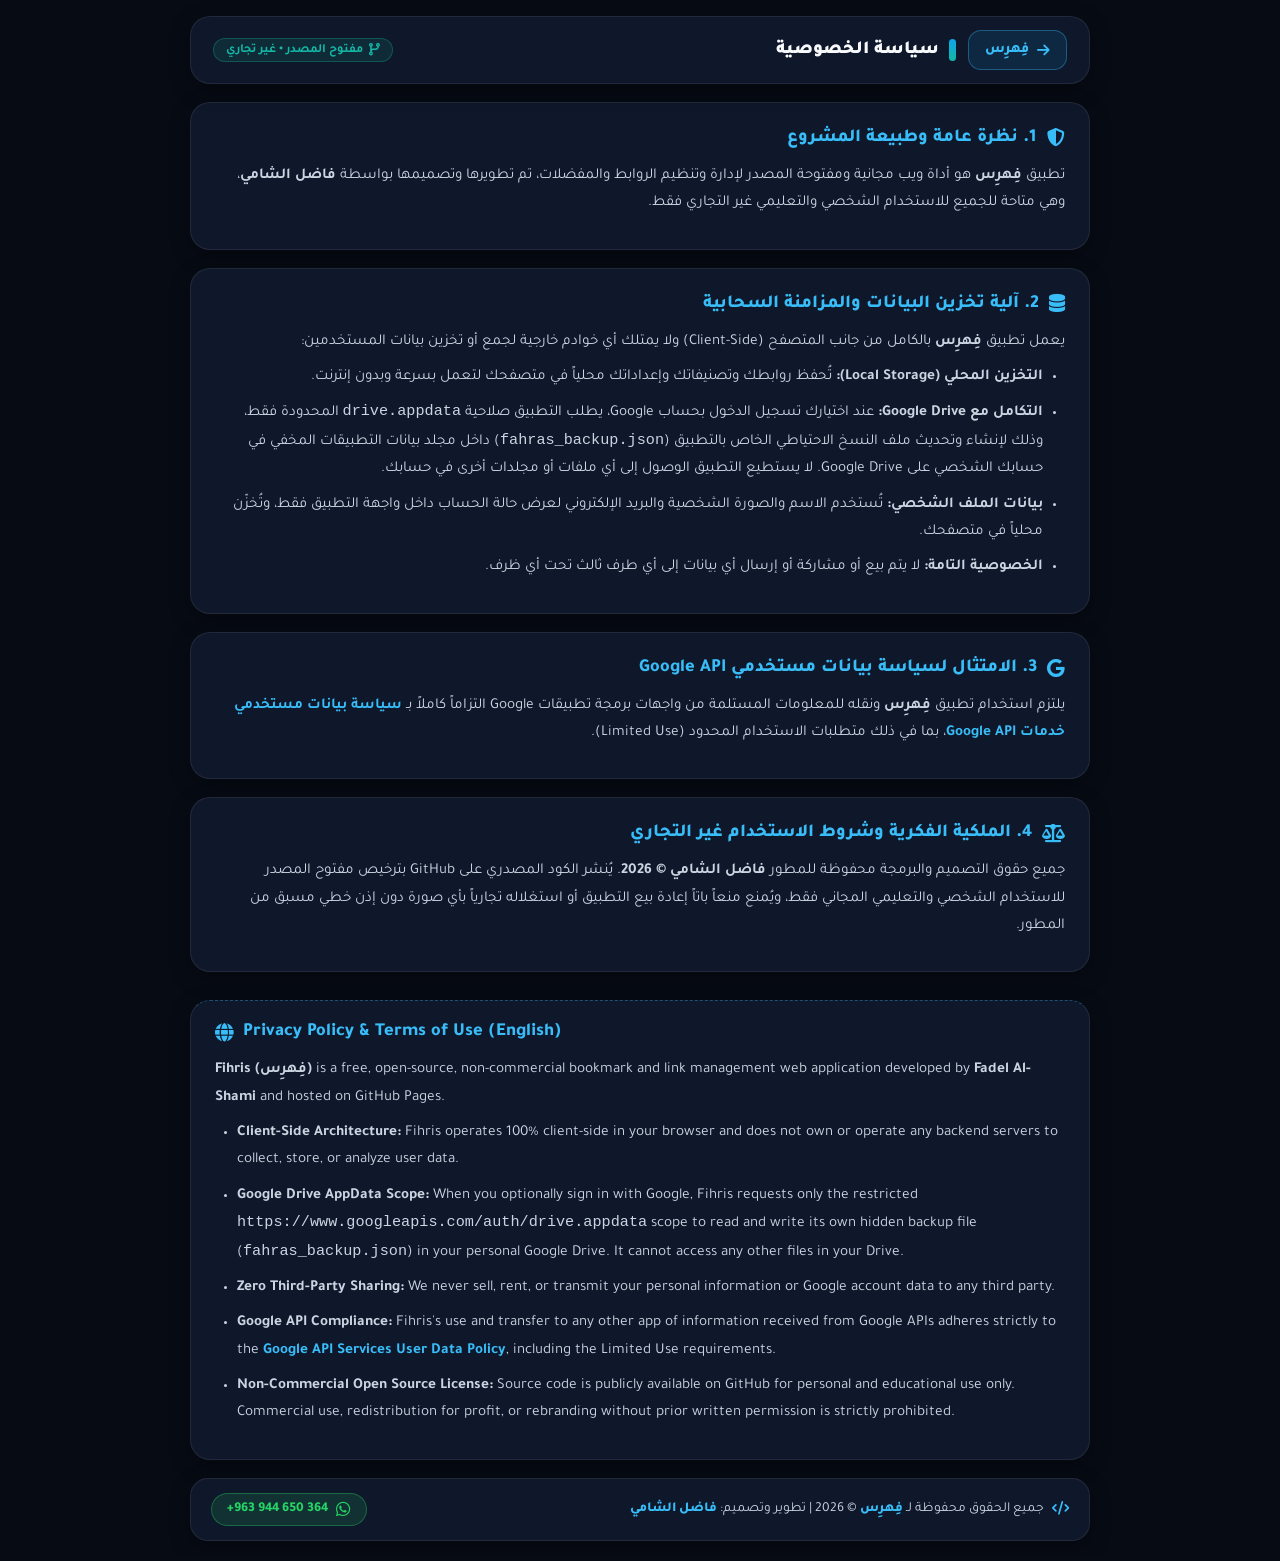
==== commit d9dfeeb3: "Update privacy.html" ====
--- a/privacy.html
+++ b/privacy.html
@@ -3,10 +3,18 @@
 <head>
     <meta charset="UTF-8">
     <meta name="viewport" content="width=device-width, initial-scale=1.0, viewport-fit=cover">
-    <title>سياسة الخصوصية وشروط الاستخدام - فِهرِس</title>
+    <title>سياسة الخصوصية وشروط الاستخدام - فِهرِس | Fihris</title>
+    <!-- 1. أيقونات المتصفح (مطابقة لـ index.html) -->
     <link rel="icon" type="image/png" href="favicon/favicon-96x96.png" sizes="96x96" />
     <link rel="icon" type="image/svg+xml" href="favicon/favicon.svg" />
     <link rel="shortcut icon" href="favicon/favicon.ico" />
+    <!-- 2. أيقونة أجهزة آبل -->
+    <link rel="apple-touch-icon" sizes="180x180" href="favicon/apple-touch-icon.png" />
+    <!-- 3. ملف الإعدادات للأندرويد -->
+    <link rel="manifest" href="favicon/site.webmanifest" />
+    <!-- 4. لون شريط المتصفح -->
+    <meta name="theme-color" content="#0088cc">
+
     <link href="https://fonts.googleapis.com/css2?family=Tajawal:wght@300;400;500;700;800;900&display=swap" rel="stylesheet">
     <link rel="stylesheet" href="https://cdnjs.cloudflare.com/ajax/libs/font-awesome/6.4.0/css/all.min.css">
     <link rel="stylesheet" href="style.css">
@@ -144,9 +152,6 @@
                 </div>
                 <div class="navbar-right" style="display: flex; align-items: center; gap: 10px;">
                     <span class="license-badge"><i class="fas fa-code-branch"></i> مفتوح المصدر • غير تجاري</span>
-                    <button class="nav-btn" onclick="togglePrivacyTheme()" title="تبديل المظهر">
-                        <i class="fas fa-sun" id="privacyThemeIcon"></i>
-                    </button>
                 </div>
             </header>
 
@@ -224,4 +229,4 @@
         }
     </script>
 </body>
-</html>+</html>
--- a/style.css
+++ b/style.css
@@ -1162,14 +1162,76 @@
 }
 .google-nav-btn img { width: 22px; height: 22px; border-radius: 50%; object-fit: cover; }
 
+/* ===== تنسيق ومحاذاة زر تسجيل الدخول عبر Google ===== */
+#googleLoggedOutBox.setting-item {
+    display: flex !important;
+    flex-direction: row !important;
+    align-items: center !important;
+    justify-content: space-between !important;
+    flex-wrap: nowrap !important;
+    gap: 16px !important;
+    width: 100% !important;
+}
+
+#googleLoggedOutBox .setting-info {
+    flex: 1 1 auto !important;
+    text-align: right !important;
+}
+
+#googleLoggedOutBox .btn-google,
 .btn-google {
-    background: #ffffff;
-    color: #0f172a;
-    border: 1px solid var(--border);
-    box-shadow: 0 4px 12px rgba(0, 0, 0, 0.12);
-}
-.btn-google i { color: #ea4335; }
-
+    display: inline-flex !important;
+    align-items: center !important;
+    justify-content: center !important;
+    gap: 10px !important;
+    background: var(--bg-elevated) !important;
+    color: var(--text-primary) !important;
+    border: 1px solid var(--border-highlight) !important;
+    padding: 10px 20px !important;
+    border-radius: 14px !important;
+    font-family: 'Tajawal', sans-serif !important;
+    font-size: 0.9rem !important;
+    font-weight: 800 !important;
+    cursor: pointer !important;
+    box-shadow: 0 4px 14px rgba(14, 165, 233, 0.15) !important;
+    transition: all 0.2s var(--ease-snappy) !important;
+    margin-right: auto !important;
+    margin-left: 0 !important;
+    flex-shrink: 0 !important;
+    white-space: nowrap !important;
+}
+
+#googleLoggedOutBox .btn-google:hover,
+.btn-google:hover {
+    background: linear-gradient(135deg, var(--primary), var(--accent)) !important;
+    color: #ffffff !important;
+    border-color: transparent !important;
+    transform: translateY(-2px) !important;
+    box-shadow: 0 6px 18px rgba(14, 165, 233, 0.35) !important;
+}
+
+#googleLoggedOutBox .btn-google i,
+.btn-google i {
+    color: var(--primary-light) !important;
+    font-size: 1.05rem !important;
+    transition: color 0.2s ease !important;
+}
+
+#googleLoggedOutBox .btn-google:hover i,
+.btn-google:hover i {
+    color: #ffffff !important;
+}
+
+/* تجاوب الشاشات الصغيرة جداً (الجوال) */
+@media (max-width: 540px) {
+    #googleLoggedOutBox.setting-item {
+        flex-wrap: wrap !important;
+    }
+    #googleLoggedOutBox .btn-google {
+        width: 100% !important;
+        margin-right: 0 !important;
+    }
+}
 .google-profile-card {
     display: flex;
     align-items: center;
@@ -1383,3 +1445,42 @@
     min-width: 210px;
 }
 .sync-select:focus { outline: none; border-color: var(--primary); }
+/* ===== نافذة سياسة الخصوصية والترحيب المنبثقة ===== */
+.privacy-welcome-modal {
+    max-width: 520px;
+}
+.privacy-modal-intro p {
+    font-size: 0.93rem;
+    color: var(--text-secondary);
+    line-height: 1.75;
+    margin-bottom: 12px;
+}
+.privacy-modal-intro .en-note {
+    font-size: 0.83rem;
+    color: var(--text-muted);
+    background: var(--input-bg);
+    padding: 10px 14px;
+    border-radius: 12px;
+    border: 1px solid var(--border);
+    line-height: 1.6;
+}
+.privacy-modal-links {
+    margin: 14px 0 16px;
+}
+.dont-show-label {
+    display: inline-flex;
+    align-items: center;
+    gap: 10px;
+    cursor: pointer;
+    font-size: 0.9rem;
+    font-weight: 700;
+    color: var(--text-primary);
+    user-select: none;
+    padding: 6px 4px;
+}
+.dont-show-label input[type="checkbox"] {
+    width: 18px;
+    height: 18px;
+    accent-color: var(--primary);
+    cursor: pointer;
+}
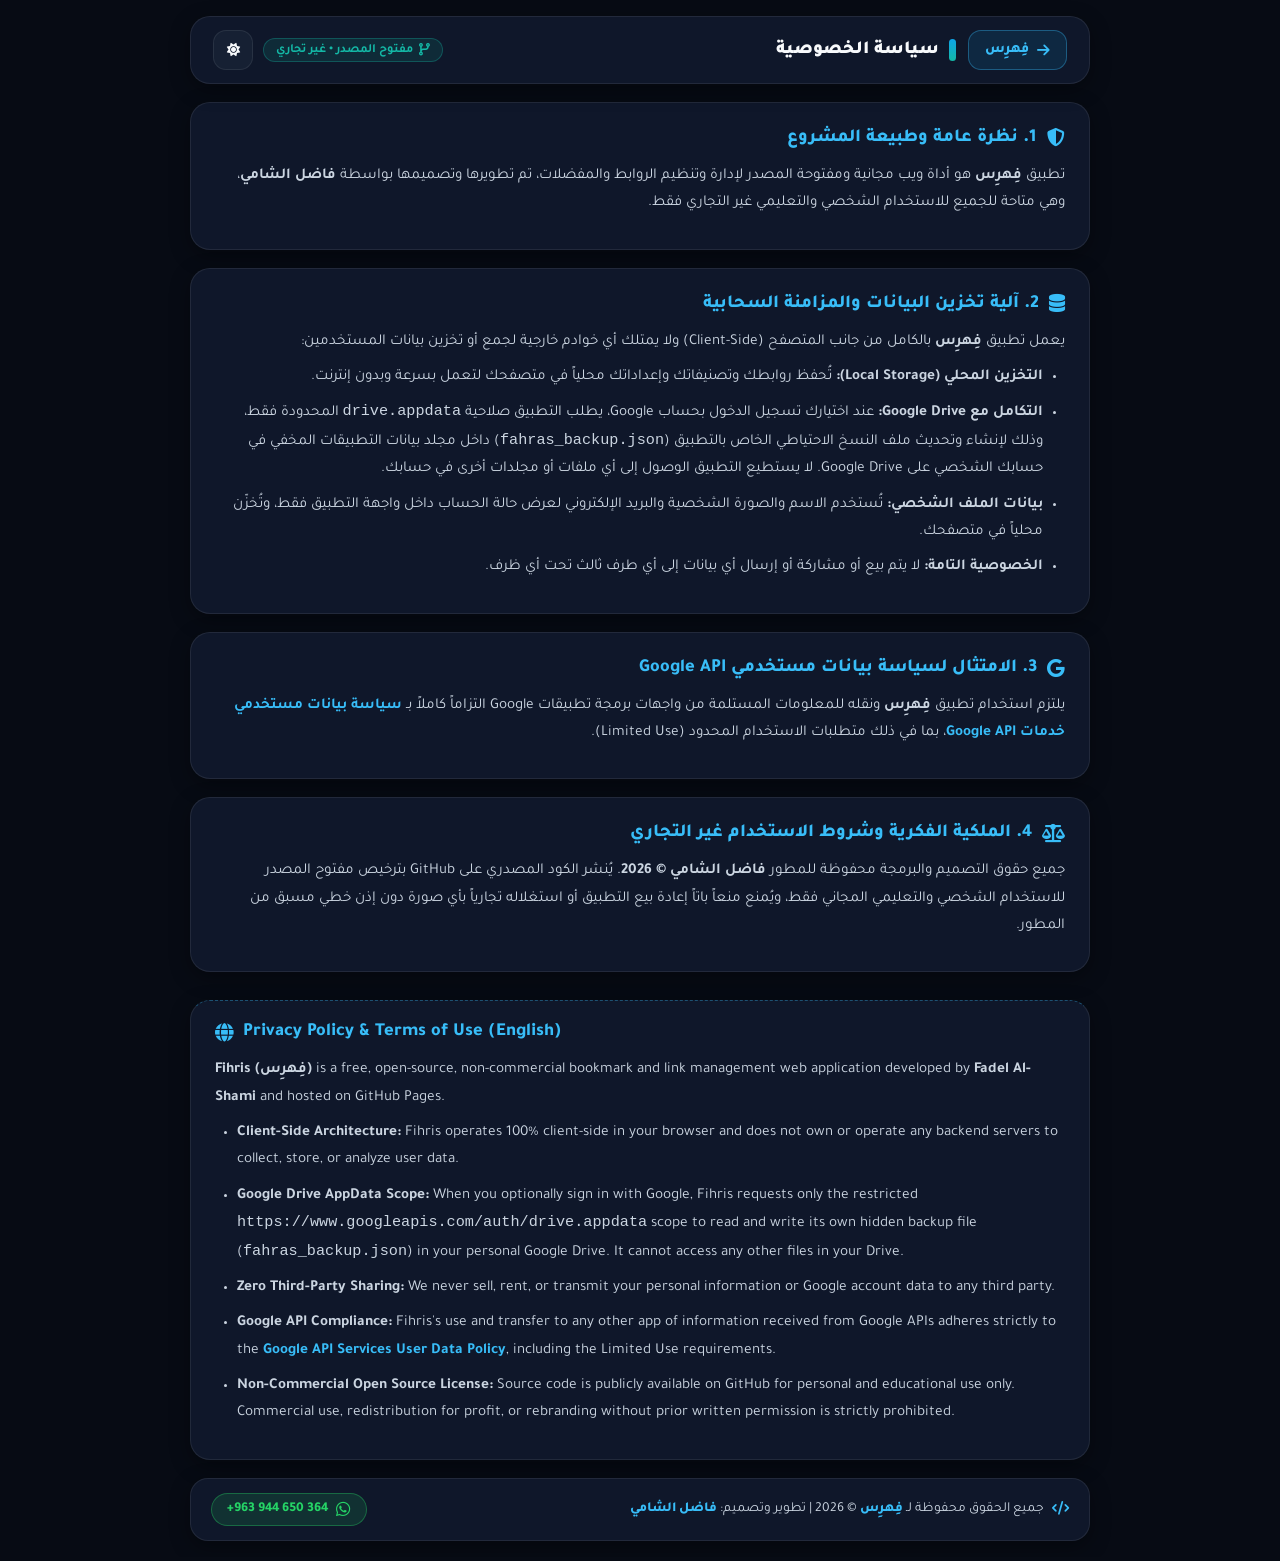
==== commit 752468e7: "Update privacy.html" ====
--- a/privacy.html
+++ b/privacy.html
@@ -1,5 +1,6 @@
 <!DOCTYPE html>
 <html lang="ar" dir="rtl">
+
 <head>
     <meta charset="UTF-8">
     <meta name="viewport" content="width=device-width, initial-scale=1.0, viewport-fit=cover">
@@ -15,7 +16,8 @@
     <!-- 4. لون شريط المتصفح -->
     <meta name="theme-color" content="#0088cc">
 
-    <link href="https://fonts.googleapis.com/css2?family=Tajawal:wght@300;400;500;700;800;900&display=swap" rel="stylesheet">
+    <link href="https://fonts.googleapis.com/css2?family=Tajawal:wght@300;400;500;700;800;900&display=swap"
+        rel="stylesheet">
     <link rel="stylesheet" href="https://cdnjs.cloudflare.com/ajax/libs/font-awesome/6.4.0/css/all.min.css">
     <link rel="stylesheet" href="style.css">
     <style>
@@ -27,6 +29,7 @@
             flex-direction: column;
             gap: 18px;
         }
+
         .privacy-navbar {
             position: sticky;
             top: 16px;
@@ -34,6 +37,7 @@
             height: 68px;
             flex-wrap: nowrap;
         }
+
         .back-pill-btn {
             display: inline-flex;
             align-items: center;
@@ -52,18 +56,22 @@
             transition: all 0.2s var(--ease-snappy);
             white-space: nowrap;
         }
+
         .back-pill-btn i {
             transition: transform 0.2s ease;
         }
+
         .back-pill-btn:hover {
             background: linear-gradient(135deg, var(--primary), var(--accent));
             color: #ffffff;
             border-color: transparent;
             box-shadow: 0 4px 14px rgba(14, 165, 233, 0.35);
         }
+
         .back-pill-btn:hover i {
             transform: translateX(3px);
         }
+
         .policy-card {
             background: var(--bg-surface);
             border: 1px solid var(--border);
@@ -71,6 +79,7 @@
             padding: 24px;
             box-shadow: var(--shadow);
         }
+
         .policy-card h2 {
             font-size: 1.15rem;
             font-weight: 800;
@@ -80,24 +89,30 @@
             align-items: center;
             gap: 10px;
         }
-        .policy-card p, .policy-card li {
+
+        .policy-card p,
+        .policy-card li {
             font-size: 0.95rem;
             color: var(--text-secondary);
             line-height: 1.8;
             margin-bottom: 8px;
         }
+
         .policy-card ul {
             padding-right: 22px;
             margin-top: 8px;
         }
+
         .policy-card a {
             color: var(--primary-light);
             text-decoration: none;
             font-weight: 700;
         }
+
         .policy-card a:hover {
             text-decoration: underline;
         }
+
         .en-block {
             direction: ltr;
             text-align: left;
@@ -105,10 +120,12 @@
             padding-top: 20px;
             margin-top: 10px;
         }
+
         .en-block ul {
             padding-right: 0;
             padding-left: 22px;
         }
+
         .license-badge {
             display: inline-flex;
             align-items: center;
@@ -121,15 +138,22 @@
             font-size: 0.78rem;
             font-weight: 700;
         }
+
         @media (max-width: 768px) {
             .privacy-navbar {
                 height: 58px;
                 padding: 0 12px;
                 top: 8px;
             }
+
+            .privacy-navbar .navbar-right {
+                display: flex !important;
+            }
+
             .license-badge {
                 display: none;
             }
+
             .back-pill-btn {
                 height: 36px;
                 padding: 0 12px;
@@ -138,7 +162,15 @@
         }
     </style>
 </head>
+
 <body data-theme="dark">
+    <script>
+        (function () {
+            var savedTheme = localStorage.getItem('linkvault_theme') || 'dark';
+            document.documentElement.setAttribute('data-theme', savedTheme);
+            document.body.setAttribute('data-theme', savedTheme);
+        })();
+    </script>
     <div class="app-container" style="flex-direction: column;">
         <div class="privacy-container">
             <!-- شريط علوي متناسق مع هوية فهرس -->
@@ -152,55 +184,84 @@
                 </div>
                 <div class="navbar-right" style="display: flex; align-items: center; gap: 10px;">
                     <span class="license-badge"><i class="fas fa-code-branch"></i> مفتوح المصدر • غير تجاري</span>
+                    <button class="nav-btn" onclick="togglePrivacyTheme()" title="تبديل المظهر"><i class="fas fa-sun"
+                            id="privacyThemeIcon"></i></button>
                 </div>
             </header>
 
             <!-- القسم العربي -->
             <div class="policy-card">
                 <h2><i class="fas fa-shield-alt"></i> 1. نظرة عامة وطبيعة المشروع</h2>
-                <p>تطبيق <strong>فِهرِس</strong> هو أداة ويب مجانية ومفتوحة المصدر لإدارة وتنظيم الروابط والمفضلات، تم تطويرها وتصميمها بواسطة <strong>فاضل الشامي</strong>، وهي متاحة للجميع للاستخدام الشخصي والتعليمي غير التجاري فقط.</p>
+                <p>تطبيق <strong>فِهرِس</strong> هو أداة ويب مجانية ومفتوحة المصدر لإدارة وتنظيم الروابط والمفضلات، تم
+                    تطويرها وتصميمها بواسطة <strong>فاضل الشامي</strong>، وهي متاحة للجميع للاستخدام الشخصي والتعليمي
+                    غير التجاري فقط.</p>
             </div>
 
             <div class="policy-card">
                 <h2><i class="fas fa-database"></i> 2. آلية تخزين البيانات والمزامنة السحابية</h2>
-                <p>يعمل تطبيق <strong>فِهرِس</strong> بالكامل من جانب المتصفح (Client-Side) ولا يمتلك أي خوادم خارجية لجمع أو تخزين بيانات المستخدمين:</p>
+                <p>يعمل تطبيق <strong>فِهرِس</strong> بالكامل من جانب المتصفح (Client-Side) ولا يمتلك أي خوادم خارجية
+                    لجمع أو تخزين بيانات المستخدمين:</p>
                 <ul>
-                    <li><strong>التخزين المحلي (Local Storage):</strong> تُحفظ روابطك وتصنيفاتك وإعداداتك محلياً في متصفحك لتعمل بسرعة وبدون إنترنت.</li>
-                    <li><strong>التكامل مع Google Drive:</strong> عند اختيارك تسجيل الدخول بحساب Google، يطلب التطبيق صلاحية <code>drive.appdata</code> المحدودة فقط، وذلك لإنشاء وتحديث ملف النسخ الاحتياطي الخاص بالتطبيق (<code>fahras_backup.json</code>) داخل مجلد بيانات التطبيقات المخفي في حسابك الشخصي على Google Drive. لا يستطيع التطبيق الوصول إلى أي ملفات أو مجلدات أخرى في حسابك.</li>
-                    <li><strong>بيانات الملف الشخصي:</strong> تُستخدم الاسم والصورة الشخصية والبريد الإلكتروني لعرض حالة الحساب داخل واجهة التطبيق فقط، وتُخزّن محلياً في متصفحك.</li>
-                    <li><strong>الخصوصية التامة:</strong> لا يتم بيع أو مشاركة أو إرسال أي بيانات إلى أي طرف ثالث تحت أي ظرف.</li>
+                    <li><strong>التخزين المحلي (Local Storage):</strong> تُحفظ روابطك وتصنيفاتك وإعداداتك محلياً في
+                        متصفحك لتعمل بسرعة وبدون إنترنت.</li>
+                    <li><strong>التكامل مع Google Drive:</strong> عند اختيارك تسجيل الدخول بحساب Google، يطلب التطبيق
+                        صلاحية <code>drive.appdata</code> المحدودة فقط، وذلك لإنشاء وتحديث ملف النسخ الاحتياطي الخاص
+                        بالتطبيق (<code>fahras_backup.json</code>) داخل مجلد بيانات التطبيقات المخفي في حسابك الشخصي على
+                        Google Drive. لا يستطيع التطبيق الوصول إلى أي ملفات أو مجلدات أخرى في حسابك.</li>
+                    <li><strong>بيانات الملف الشخصي:</strong> تُستخدم الاسم والصورة الشخصية والبريد الإلكتروني لعرض حالة
+                        الحساب داخل واجهة التطبيق فقط، وتُخزّن محلياً في متصفحك.</li>
+                    <li><strong>الخصوصية التامة:</strong> لا يتم بيع أو مشاركة أو إرسال أي بيانات إلى أي طرف ثالث تحت أي
+                        ظرف.</li>
                 </ul>
             </div>
 
             <div class="policy-card">
                 <h2><i class="fab fa-google"></i> 3. الامتثال لسياسة بيانات مستخدمي Google API</h2>
-                <p>يلتزم استخدام تطبيق <strong>فِهرِس</strong> ونقله للمعلومات المستلمة من واجهات برمجة تطبيقات Google التزاماً كاملاً بـ <a href="https://developers.google.com/terms/api-services-user-data-policy" target="_blank" rel="noopener">سياسة بيانات مستخدمي خدمات Google API</a>، بما في ذلك متطلبات الاستخدام المحدود (Limited Use).</p>
+                <p>يلتزم استخدام تطبيق <strong>فِهرِس</strong> ونقله للمعلومات المستلمة من واجهات برمجة تطبيقات Google
+                    التزاماً كاملاً بـ <a href="https://developers.google.com/terms/api-services-user-data-policy"
+                        target="_blank" rel="noopener">سياسة بيانات مستخدمي خدمات Google API</a>، بما في ذلك متطلبات
+                    الاستخدام المحدود (Limited Use).</p>
             </div>
 
             <div class="policy-card">
                 <h2><i class="fas fa-balance-scale"></i> 4. الملكية الفكرية وشروط الاستخدام غير التجاري</h2>
-                <p>جميع حقوق التصميم والبرمجة محفوظة للمطور <strong>فاضل الشامي © 2026</strong>. يُنشر الكود المصدري على GitHub بترخيص مفتوح المصدر للاستخدام الشخصي والتعليمي المجاني فقط، ويُمنع منعاً باتاً إعادة بيع التطبيق أو استغلاله تجارياً بأي صورة دون إذن خطي مسبق من المطور.</p>
+                <p>جميع حقوق التصميم والبرمجة محفوظة للمطور <strong>فاضل الشامي © 2026</strong>. يُنشر الكود المصدري على
+                    GitHub بترخيص مفتوح المصدر للاستخدام الشخصي والتعليمي المجاني فقط، ويُمنع منعاً باتاً إعادة بيع
+                    التطبيق أو استغلاله تجارياً بأي صورة دون إذن خطي مسبق من المطور.</p>
             </div>
 
             <!-- القسم الإنجليزي -->
             <div class="policy-card en-block">
                 <h2><i class="fas fa-globe"></i> Privacy Policy &amp; Terms of Use (English)</h2>
-                <p><strong>Fihris (فِهرِس)</strong> is a free, open-source, non-commercial bookmark and link management web application developed by <strong>Fadel Al-Shami</strong> and hosted on GitHub Pages.</p>
+                <p><strong>Fihris (فِهرِس)</strong> is a free, open-source, non-commercial bookmark and link management
+                    web application developed by <strong>Fadel Al-Shami</strong> and hosted on GitHub Pages.</p>
                 <ul>
-                    <li><strong>Client-Side Architecture:</strong> Fihris operates 100% client-side in your browser and does not own or operate any backend servers to collect, store, or analyze user data.</li>
-                    <li><strong>Google Drive AppData Scope:</strong> When you optionally sign in with Google, Fihris requests only the restricted <code>https://www.googleapis.com/auth/drive.appdata</code> scope to read and write its own hidden backup file (<code>fahras_backup.json</code>) in your personal Google Drive. It cannot access any other files in your Drive.</li>
-                    <li><strong>Zero Third-Party Sharing:</strong> We never sell, rent, or transmit your personal information or Google account data to any third party.</li>
-                    <li><strong>Google API Compliance:</strong> Fihris's use and transfer to any other app of information received from Google APIs adheres strictly to the <a href="https://developers.google.com/terms/api-services-user-data-policy" target="_blank" rel="noopener">Google API Services User Data Policy</a>, including the Limited Use requirements.</li>
-                    <li><strong>Non-Commercial Open Source License:</strong> Source code is publicly available on GitHub for personal and educational use only. Commercial use, redistribution for profit, or rebranding without prior written permission is strictly prohibited.</li>
+                    <li><strong>Client-Side Architecture:</strong> Fihris operates 100% client-side in your browser and
+                        does not own or operate any backend servers to collect, store, or analyze user data.</li>
+                    <li><strong>Google Drive AppData Scope:</strong> When you optionally sign in with Google, Fihris
+                        requests only the restricted <code>https://www.googleapis.com/auth/drive.appdata</code> scope to
+                        read and write its own hidden backup file (<code>fahras_backup.json</code>) in your personal
+                        Google Drive. It cannot access any other files in your Drive.</li>
+                    <li><strong>Zero Third-Party Sharing:</strong> We never sell, rent, or transmit your personal
+                        information or Google account data to any third party.</li>
+                    <li><strong>Google API Compliance:</strong> Fihris's use and transfer to any other app of
+                        information received from Google APIs adheres strictly to the <a
+                            href="https://developers.google.com/terms/api-services-user-data-policy" target="_blank"
+                            rel="noopener">Google API Services User Data Policy</a>, including the Limited Use
+                        requirements.</li>
+                    <li><strong>Non-Commercial Open Source License:</strong> Source code is publicly available on GitHub
+                        for personal and educational use only. Commercial use, redistribution for profit, or rebranding
+                        without prior written permission is strictly prohibited.</li>
                 </ul>
             </div>
 
             <footer class="app-footer">
                 <div class="footer-rights">
                     <i class="fas fa-code" style="color:var(--primary-light);"></i>
-                    <span>جميع الحقوق محفوظة لـ <strong>فِهرِس</strong> © 2026 | تطوير وتصميم: <strong>فاضل الشامي</strong></span>
+                    <span>جميع الحقوق محفوظة لـ <strong>فِهرِس</strong> © 2026 | تطوير وتصميم: <strong>فاضل
+                            الشامي</strong></span>
                 </div>
-                <a href="https://wa.me/963944650364" target="_blank" class="whatsapp-pill">
+                <a href="https://wa.me/963944650364" target="_blank" rel="noopener noreferrer" class="whatsapp-pill">
                     <i class="fab fa-whatsapp"></i>
                     <span class="wa-number">+963 944 650 364</span>
                 </a>
@@ -211,14 +272,20 @@
     <script>
         const savedTheme = localStorage.getItem('linkvault_theme') || 'dark';
         document.body.setAttribute('data-theme', savedTheme);
-        document.getElementById('privacyThemeIcon').className = savedTheme === 'dark' ? 'fas fa-sun' : 'fas fa-moon';
+        const privacyThemeIcon = document.getElementById('privacyThemeIcon');
+        if (privacyThemeIcon) {
+            privacyThemeIcon.className = savedTheme === 'dark' ? 'fas fa-sun' : 'fas fa-moon';
+        }
 
         function togglePrivacyTheme() {
             const current = document.body.getAttribute('data-theme');
             const next = current === 'dark' ? 'light' : 'dark';
+            document.documentElement.setAttribute('data-theme', next);
             document.body.setAttribute('data-theme', next);
             localStorage.setItem('linkvault_theme', next);
-            document.getElementById('privacyThemeIcon').className = next === 'dark' ? 'fas fa-sun' : 'fas fa-moon';
+            if (privacyThemeIcon) {
+                privacyThemeIcon.className = next === 'dark' ? 'fas fa-sun' : 'fas fa-moon';
+            }
         }
 
         function goBackToApp(e) {
@@ -229,4 +296,5 @@
         }
     </script>
 </body>
+
 </html>
--- a/style.css
+++ b/style.css
@@ -53,7 +53,13 @@
     -webkit-tap-highlight-color: transparent;
 }
 
-button, a, .link-card, .pinned-item, .filter-chip, .user-info, .category-card {
+button,
+a,
+.link-card,
+.pinned-item,
+.filter-chip,
+.user-info,
+.category-card {
     touch-action: manipulation;
 }
 
@@ -66,9 +72,19 @@
     overflow-x: hidden;
 }
 
-::-webkit-scrollbar { width: 6px; height: 6px; }
-::-webkit-scrollbar-track { background: transparent; }
-::-webkit-scrollbar-thumb { background: var(--border-highlight); border-radius: 10px; }
+::-webkit-scrollbar {
+    width: 6px;
+    height: 6px;
+}
+
+::-webkit-scrollbar-track {
+    background: transparent;
+}
+
+::-webkit-scrollbar-thumb {
+    background: var(--border-highlight);
+    border-radius: 10px;
+}
 
 .app-container {
     display: flex;
@@ -89,6 +105,7 @@
     will-change: opacity;
     transition: opacity 0.2s ease;
 }
+
 .sidebar-overlay.active {
     display: block;
     opacity: 1;
@@ -113,7 +130,10 @@
     overflow-y: auto;
     box-shadow: var(--shadow);
 }
-.sidebar.collapsed { width: 82px; }
+
+.sidebar.collapsed {
+    width: 82px;
+}
 
 /* ===== بانر ترويسة القائمة الجانبية مع الصورة ===== */
 .sidebar-header {
@@ -242,6 +262,7 @@
     flex-direction: column;
     gap: 6px;
 }
+
 .section-title {
     font-size: 0.72rem;
     font-weight: 800;
@@ -253,6 +274,7 @@
     gap: 10px;
     letter-spacing: 0.5px;
 }
+
 .section-title::before {
     content: '';
     width: 6px;
@@ -260,6 +282,7 @@
     border-radius: 50%;
     background: var(--primary-light);
 }
+
 .section-title::after {
     content: '';
     flex: 1;
@@ -281,6 +304,7 @@
     font-size: 0.95rem;
     border: 1px solid transparent;
 }
+
 .nav-item::before {
     content: '';
     position: absolute;
@@ -293,6 +317,7 @@
     background: linear-gradient(to bottom, var(--primary-light), var(--accent));
     transition: transform 0.2s var(--ease-snappy);
 }
+
 .nav-item i {
     width: 36px;
     height: 36px;
@@ -305,7 +330,12 @@
     font-size: 0.98rem;
     flex-shrink: 0;
 }
-.nav-item .nav-text { font-weight: 600; white-space: nowrap; }
+
+.nav-item .nav-text {
+    font-weight: 600;
+    white-space: nowrap;
+}
+
 .nav-item .badge {
     margin-right: auto;
     background: var(--bg-hover);
@@ -316,37 +346,65 @@
     border-radius: 10px;
     font-weight: 800;
 }
+
 .nav-item:hover {
     background: rgba(14, 165, 233, 0.08);
     border-color: rgba(14, 165, 233, 0.2);
     color: var(--text-primary);
 }
+
 .nav-item.active {
     background: rgba(14, 165, 233, 0.14);
     border-color: rgba(56, 189, 248, 0.35);
     color: var(--text-primary);
 }
-.nav-item.active::before { transform: translateY(-50%) scaleY(1); }
+
+.nav-item.active::before {
+    transform: translateY(-50%) scaleY(1);
+}
+
 .nav-item.active i {
     background: linear-gradient(135deg, var(--primary), var(--accent));
     color: #ffffff !important;
     border-color: transparent;
 }
-.nav-item.active .nav-text { font-weight: 800; color: var(--primary-light); }
+
+.nav-item.active .nav-text {
+    font-weight: 800;
+    color: var(--primary-light);
+}
+
 .nav-item.active .badge {
     background: linear-gradient(135deg, var(--primary), var(--accent));
     color: #ffffff !important;
     border-color: transparent;
 }
 
-.sidebar.collapsed .nav-item { justify-content: center; padding: 8px; }
-.sidebar.collapsed .nav-item i { width: 40px; height: 40px; border-radius: 13px; }
+.sidebar.collapsed .nav-item {
+    justify-content: center;
+    padding: 8px;
+}
+
+.sidebar.collapsed .nav-item i {
+    width: 40px;
+    height: 40px;
+    border-radius: 13px;
+}
+
 .sidebar.collapsed .badge {
-    position: absolute; top: 2px; left: 4px; font-size: 0.6rem; padding: 1px 5px; border-radius: 8px;
+    position: absolute;
+    top: 2px;
+    left: 4px;
+    font-size: 0.6rem;
+    padding: 1px 5px;
+    border-radius: 8px;
 }
 
 /* ===== تذييل الشريط الجانبي ===== */
-.sidebar-footer { padding: 14px; }
+.sidebar-footer {
+    padding: 14px;
+}
+
 .user-info {
     display: flex;
     align-items: center;
@@ -358,15 +416,19 @@
     cursor: pointer;
     transition: border-color 0.2s ease, background-color 0.2s ease;
 }
-.user-info:hover, .user-info.active-settings {
+
+.user-info:hover,
+.user-info.active-settings {
     border-color: var(--primary);
     background: rgba(14, 165, 233, 0.12);
 }
+
 .sidebar.collapsed .sidebar-footer {
     padding: 12px 10px;
     display: flex;
     justify-content: center;
 }
+
 .sidebar.collapsed .user-info {
     width: 52px;
     height: 52px;
@@ -376,20 +438,41 @@
     align-items: center;
     border-radius: 16px;
 }
+
 .user-avatar {
-    width: 38px; height: 38px;
+    width: 38px;
+    height: 38px;
     border-radius: 12px;
     background: linear-gradient(135deg, var(--primary), var(--accent));
     display: flex;
     align-items: center;
     justify-content: center;
-    font-weight: 900; color: white;
+    font-weight: 900;
+    color: white;
     flex-shrink: 0;
     font-size: 1.05rem;
 }
-.user-details { flex: 1; overflow: hidden; }
-.user-name { font-weight: 800; font-size: 0.88rem; white-space: nowrap; overflow: hidden; text-overflow: ellipsis; }
-.user-role { font-size: 0.72rem; color: var(--primary-light); display: flex; align-items: center; gap: 4px; }
+
+.user-details {
+    flex: 1;
+    overflow: hidden;
+}
+
+.user-name {
+    font-weight: 800;
+    font-size: 0.88rem;
+    white-space: nowrap;
+    overflow: hidden;
+    text-overflow: ellipsis;
+}
+
+.user-role {
+    font-size: 0.72rem;
+    color: var(--primary-light);
+    display: flex;
+    align-items: center;
+    gap: 4px;
+}
 
 /* ===== المحتوى الرئيسي والشريط العلوي ===== */
 .main-content {
@@ -402,7 +485,10 @@
     flex-direction: column;
     gap: 20px;
 }
-.sidebar.collapsed + .main-content { margin-right: 102px; }
+
+.sidebar.collapsed+.main-content {
+    margin-right: 102px;
+}
 
 .navbar {
     height: 68px;
@@ -419,7 +505,13 @@
     box-shadow: var(--shadow);
     gap: 16px;
 }
-.navbar-left { display: flex; align-items: center; gap: 14px; }
+
+.navbar-left {
+    display: flex;
+    align-items: center;
+    gap: 14px;
+}
+
 .page-title {
     font-size: 1.32rem;
     font-weight: 900;
@@ -428,16 +520,26 @@
     gap: 10px;
     white-space: nowrap;
 }
+
 .page-title::before {
     content: '';
-    width: 7px; height: 22px;
+    width: 7px;
+    height: 22px;
     border-radius: 6px;
     background: linear-gradient(to bottom, var(--primary), var(--accent));
 }
 
-.navbar-right { display: flex; align-items: center; gap: 10px; }
-
-.search-bar { position: relative; width: 310px; }
+.navbar-right {
+    display: flex;
+    align-items: center;
+    gap: 10px;
+}
+
+.search-bar {
+    position: relative;
+    width: 310px;
+}
+
 .search-bar input {
     width: 100%;
     padding: 10px 18px 10px 42px;
@@ -449,19 +551,23 @@
     font-size: 0.92rem;
     transition: border-color 0.2s ease;
 }
+
 .search-bar input:focus {
     outline: none;
     border-color: var(--primary);
 }
+
 .search-bar i {
     position: absolute;
-    left: 16px; top: 50%;
+    left: 16px;
+    top: 50%;
     transform: translateY(-50%);
     color: var(--primary-light);
 }
 
 .nav-btn {
-    width: 40px; height: 40px;
+    width: 40px;
+    height: 40px;
     border-radius: 13px;
     background: var(--bg-elevated);
     border: 1px solid var(--border);
@@ -473,6 +579,7 @@
     transition: background-color 0.2s ease, color 0.2s ease;
     flex-shrink: 0;
 }
+
 .nav-btn:hover {
     background: var(--primary);
     color: white;
@@ -481,12 +588,21 @@
 
 .mobile-menu-btn {
     display: none;
-    width: 40px; height: 40px; border-radius: 12px;
-    background: var(--bg-elevated); border: 1px solid var(--border); color: var(--text-primary);
-    align-items: center; justify-content: center; cursor: pointer;
+    width: 40px;
+    height: 40px;
+    border-radius: 12px;
+    background: var(--bg-elevated);
+    border: 1px solid var(--border);
+    color: var(--text-primary);
+    align-items: center;
+    justify-content: center;
+    cursor: pointer;
     flex-shrink: 0;
 }
-.mobile-menu-btn:active { transform: scale(0.94); }
+
+.mobile-menu-btn:active {
+    transform: scale(0.94);
+}
 
 /* ===== منطقة المحتوى ===== */
 .content-area {
@@ -495,8 +611,14 @@
     width: 100%;
     padding: 2px;
 }
-.view-section { display: none; }
-.view-section.active { display: block; }
+
+.view-section {
+    display: none;
+}
+
+.view-section.active {
+    display: block;
+}
 
 /* ===== شريط المفضلة المثبتة ===== */
 .pinned-favorites-wrapper {
@@ -507,12 +629,14 @@
     margin-bottom: 18px;
     box-shadow: var(--shadow);
 }
+
 .pinned-header {
     display: flex;
     align-items: center;
     justify-content: space-between;
     margin-bottom: 10px;
 }
+
 .pinned-title {
     font-size: 0.9rem;
     font-weight: 800;
@@ -521,7 +645,11 @@
     align-items: center;
     gap: 8px;
 }
-.pinned-title i { color: var(--secondary); }
+
+.pinned-title i {
+    color: var(--secondary);
+}
+
 .pinned-strip {
     display: flex;
     align-items: center;
@@ -530,8 +658,15 @@
     padding-bottom: 4px;
     -webkit-overflow-scrolling: touch;
 }
-.pinned-strip::-webkit-scrollbar { height: 4px; }
-.pinned-strip::-webkit-scrollbar-thumb { background: rgba(244, 63, 94, 0.4); border-radius: 10px; }
+
+.pinned-strip::-webkit-scrollbar {
+    height: 4px;
+}
+
+.pinned-strip::-webkit-scrollbar-thumb {
+    background: rgba(244, 63, 94, 0.4);
+    border-radius: 10px;
+}
 
 .pinned-item {
     flex-shrink: 0;
@@ -547,10 +682,12 @@
     min-width: 160px;
     max-width: 215px;
 }
+
 .pinned-item:hover {
     transform: translateY(-2px);
     border-color: var(--secondary);
 }
+
 .pinned-favicon {
     width: 32px;
     height: 32px;
@@ -562,9 +699,24 @@
     justify-content: center;
     flex-shrink: 0;
 }
-.pinned-favicon img { width: 19px; height: 19px; object-fit: contain; border-radius: 4px; }
-.pinned-favicon i { color: var(--secondary); font-size: 0.9rem; }
-.pinned-info { overflow: hidden; flex: 1; }
+
+.pinned-favicon img {
+    width: 19px;
+    height: 19px;
+    object-fit: contain;
+    border-radius: 4px;
+}
+
+.pinned-favicon i {
+    color: var(--secondary);
+    font-size: 0.9rem;
+}
+
+.pinned-info {
+    overflow: hidden;
+    flex: 1;
+}
+
 .pinned-name {
     font-size: 0.86rem;
     font-weight: 800;
@@ -573,6 +725,7 @@
     overflow: hidden;
     text-overflow: ellipsis;
 }
+
 .pinned-meta {
     font-size: 0.7rem;
     color: var(--text-muted);
@@ -583,7 +736,9 @@
 
 /* ===== ترويسة القسم وأدوات الفرز والتصفية ===== */
 .section-header {
-    display: flex; align-items: center; justify-content: space-between;
+    display: flex;
+    align-items: center;
+    justify-content: space-between;
     margin-bottom: 16px;
     background: var(--bg-surface);
     padding: 15px 20px;
@@ -593,8 +748,19 @@
     gap: 12px;
     box-shadow: var(--shadow);
 }
-.section-header h2 { font-size: 1.12rem; font-weight: 800; display: flex; align-items: center; gap: 10px; }
-.section-header h2 i { color: var(--primary-light); font-size: 1.15rem; }
+
+.section-header h2 {
+    font-size: 1.12rem;
+    font-weight: 800;
+    display: flex;
+    align-items: center;
+    gap: 10px;
+}
+
+.section-header h2 i {
+    color: var(--primary-light);
+    font-size: 1.15rem;
+}
 
 .header-controls {
     display: flex;
@@ -611,6 +777,7 @@
     padding: 3px;
     gap: 3px;
 }
+
 .sort-btn {
     padding: 6px 13px;
     border-radius: 10px;
@@ -626,12 +793,19 @@
     gap: 6px;
     transition: background-color 0.2s ease, color 0.2s ease;
 }
-.sort-btn:hover { color: var(--text-primary); }
+
+.sort-btn:hover {
+    color: var(--text-primary);
+}
+
 .sort-btn.active {
     background: var(--bg-elevated);
     color: var(--primary-light);
 }
-.sort-btn.active.popular-sort { color: var(--warning); }
+
+.sort-btn.active.popular-sort {
+    color: var(--warning);
+}
 
 .filter-bar {
     display: flex;
@@ -645,8 +819,16 @@
     padding-bottom: 6px;
     -webkit-overflow-scrolling: touch;
 }
-.filter-bar::-webkit-scrollbar { height: 4px; }
-.filter-bar::-webkit-scrollbar-thumb { background: var(--border-highlight); border-radius: 10px; }
+
+.filter-bar::-webkit-scrollbar {
+    height: 4px;
+}
+
+.filter-bar::-webkit-scrollbar-thumb {
+    background: var(--border-highlight);
+    border-radius: 10px;
+}
+
 .filter-chip {
     flex-shrink: 0;
     padding: 7px 15px;
@@ -664,15 +846,18 @@
     white-space: nowrap;
     transition: border-color 0.2s ease, background-color 0.2s ease;
 }
+
 .filter-chip:hover {
     border-color: var(--primary-light);
     color: var(--text-primary);
 }
+
 .filter-chip.active {
     background: linear-gradient(135deg, var(--primary), var(--accent));
     color: #ffffff;
     border-color: transparent;
 }
+
 .filter-chip .chip-count {
     background: rgba(255, 255, 255, 0.16);
     padding: 1px 7px;
@@ -681,21 +866,49 @@
 }
 
 .btn {
-    padding: 9px 20px; border-radius: 13px; border: none;
-    font-family: 'Tajawal', sans-serif; font-weight: 700; font-size: 0.9rem;
-    cursor: pointer; display: inline-flex; align-items: center; gap: 8px;
+    padding: 9px 20px;
+    border-radius: 13px;
+    border: none;
+    font-family: 'Tajawal', sans-serif;
+    font-weight: 700;
+    font-size: 0.9rem;
+    cursor: pointer;
+    display: inline-flex;
+    align-items: center;
+    gap: 8px;
     transition: transform 0.15s ease, opacity 0.2s ease;
 }
-.btn:active { transform: scale(0.96); }
+
+.btn:active {
+    transform: scale(0.96);
+}
+
 .btn-primary {
     background: linear-gradient(135deg, var(--primary), var(--accent));
     color: white;
     box-shadow: 0 4px 14px rgba(14, 165, 233, 0.3);
 }
-.btn-secondary { background: var(--bg-elevated); color: var(--text-primary); border: 1px solid var(--border); }
-.btn-secondary:hover { border-color: var(--primary); }
-.btn-danger { background: rgba(239, 68, 68, 0.14); color: var(--danger); border: 1px solid rgba(239, 68, 68, 0.3); }
-.btn-danger:hover { background: var(--danger); color: white; }
+
+.btn-secondary {
+    background: var(--bg-elevated);
+    color: var(--text-primary);
+    border: 1px solid var(--border);
+}
+
+.btn-secondary:hover {
+    border-color: var(--primary);
+}
+
+.btn-danger {
+    background: rgba(239, 68, 68, 0.14);
+    color: var(--danger);
+    border: 1px solid rgba(239, 68, 68, 0.3);
+}
+
+.btn-danger:hover {
+    background: var(--danger);
+    color: white;
+}
 
 /* ===== بطاقات الروابط ===== */
 .cards-grid {
@@ -703,6 +916,7 @@
     grid-template-columns: repeat(auto-fill, minmax(min(100%, 325px), 1fr));
     gap: 18px;
 }
+
 .link-card {
     background: var(--bg-surface);
     border: 1px solid var(--border);
@@ -715,10 +929,12 @@
     flex-direction: column;
     box-shadow: var(--shadow);
 }
+
 .link-card:hover {
     transform: translateY(-4px);
     border-color: var(--border-highlight);
 }
+
 .card-banner {
     height: 62px;
     position: relative;
@@ -727,8 +943,10 @@
     justify-content: flex-start;
     padding: 0 18px;
 }
+
 .card-favicon {
-    width: 50px; height: 50px;
+    width: 50px;
+    height: 50px;
     background: var(--bg-surface);
     border: 2px solid var(--border);
     border-radius: 15px;
@@ -740,8 +958,18 @@
     z-index: 2;
     transform: translateY(20px);
 }
-.card-favicon img { width: 28px; height: 28px; object-fit: contain; border-radius: 6px; }
-.card-favicon i { font-size: 1.35rem; color: var(--primary-light); }
+
+.card-favicon img {
+    width: 28px;
+    height: 28px;
+    object-fit: contain;
+    border-radius: 6px;
+}
+
+.card-favicon i {
+    font-size: 1.35rem;
+    color: var(--primary-light);
+}
 
 .card-body {
     padding: 30px 18px 16px;
@@ -749,6 +977,7 @@
     display: flex;
     flex-direction: column;
 }
+
 .card-badges-top {
     position: absolute;
     top: 16px;
@@ -758,6 +987,7 @@
     align-items: center;
     gap: 6px;
 }
+
 .card-category {
     display: inline-flex;
     align-items: center;
@@ -770,6 +1000,7 @@
     font-size: 0.73rem;
     font-weight: 700;
 }
+
 .card-clicks-badge {
     display: inline-flex;
     align-items: center;
@@ -782,6 +1013,7 @@
     font-size: 0.71rem;
     font-weight: 800;
 }
+
 .card-title {
     font-size: 1.1rem;
     font-weight: 800;
@@ -789,6 +1021,7 @@
     color: var(--text-primary);
     line-height: 1.4;
 }
+
 .card-url {
     font-size: 0.79rem;
     color: var(--primary-light);
@@ -807,6 +1040,7 @@
     text-overflow: ellipsis;
     white-space: nowrap;
 }
+
 .card-description {
     font-size: 0.87rem;
     color: var(--text-secondary);
@@ -818,6 +1052,7 @@
     overflow: hidden;
     flex: 1;
 }
+
 .card-footer {
     display: flex;
     align-items: center;
@@ -826,10 +1061,23 @@
     border-top: 1px dashed var(--border);
     margin-top: auto;
 }
-.card-date { font-size: 0.75rem; color: var(--text-muted); display: flex; align-items: center; gap: 5px; }
-.card-actions { display: flex; gap: 6px; }
+
+.card-date {
+    font-size: 0.75rem;
+    color: var(--text-muted);
+    display: flex;
+    align-items: center;
+    gap: 5px;
+}
+
+.card-actions {
+    display: flex;
+    gap: 6px;
+}
+
 .card-action-btn {
-    width: 34px; height: 34px;
+    width: 34px;
+    height: 34px;
     border-radius: 10px;
     border: 1px solid var(--border);
     background: var(--bg-elevated);
@@ -841,11 +1089,27 @@
     transition: background-color 0.15s ease, color 0.15s ease;
     font-size: 0.84rem;
 }
-.card-action-btn:hover { color: white !important; border-color: transparent; }
-.card-action-btn.fav:hover { background: var(--secondary); }
-.card-action-btn.copy:hover { background: var(--success); }
-.card-action-btn.edit:hover { background: var(--primary); }
-.card-action-btn.delete:hover { background: var(--danger); }
+
+.card-action-btn:hover {
+    color: white !important;
+    border-color: transparent;
+}
+
+.card-action-btn.fav:hover {
+    background: var(--secondary);
+}
+
+.card-action-btn.copy:hover {
+    background: var(--success);
+}
+
+.card-action-btn.edit:hover {
+    background: var(--primary);
+}
+
+.card-action-btn.delete:hover {
+    background: var(--danger);
+}
 
 /* ===== التصنيفات ===== */
 .categories-grid {
@@ -853,6 +1117,7 @@
     grid-template-columns: repeat(auto-fill, minmax(min(100%, 240px), 1fr));
     gap: 16px;
 }
+
 .category-card {
     background: var(--bg-surface);
     border: 1px solid var(--border);
@@ -866,12 +1131,15 @@
     text-align: center;
     box-shadow: var(--shadow);
 }
+
 .category-card:hover {
     transform: translateY(-4px);
     border-color: var(--primary);
 }
+
 .category-icon {
-    width: 56px; height: 56px;
+    width: 56px;
+    height: 56px;
     border-radius: 18px;
     display: flex;
     align-items: center;
@@ -879,7 +1147,13 @@
     font-size: 1.5rem;
     margin-bottom: 12px;
 }
-.category-name { font-size: 1.08rem; font-weight: 800; margin-bottom: 4px; }
+
+.category-name {
+    font-size: 1.08rem;
+    font-weight: 800;
+    margin-bottom: 4px;
+}
+
 .category-count {
     font-size: 0.8rem;
     color: var(--text-muted);
@@ -887,18 +1161,39 @@
     padding: 3px 12px;
     border-radius: 50px;
 }
+
 .category-actions {
-    display: flex; gap: 8px; justify-content: center;
+    display: flex;
+    gap: 8px;
+    justify-content: center;
     margin-top: 12px;
 }
+
 .cat-action-btn {
-    width: 32px; height: 32px; border-radius: 10px;
-    border: 1px solid var(--border); background: var(--bg-elevated);
-    color: var(--text-secondary); display: flex; align-items: center; justify-content: center;
-    cursor: pointer; transition: background-color 0.15s ease, color 0.15s ease;
-}
-.cat-action-btn.edit:hover { background: var(--primary); color: white; border-color: transparent; }
-.cat-action-btn.delete:hover { background: var(--danger); color: white; border-color: transparent; }
+    width: 32px;
+    height: 32px;
+    border-radius: 10px;
+    border: 1px solid var(--border);
+    background: var(--bg-elevated);
+    color: var(--text-secondary);
+    display: flex;
+    align-items: center;
+    justify-content: center;
+    cursor: pointer;
+    transition: background-color 0.15s ease, color 0.15s ease;
+}
+
+.cat-action-btn.edit:hover {
+    background: var(--primary);
+    color: white;
+    border-color: transparent;
+}
+
+.cat-action-btn.delete:hover {
+    background: var(--danger);
+    color: white;
+    border-color: transparent;
+}
 
 /* ===== الإحصائيات ===== */
 .stats-dashboard {
@@ -907,6 +1202,7 @@
     gap: 16px;
     margin-bottom: 20px;
 }
+
 .stat-box {
     background: var(--bg-surface);
     border: 1px solid var(--border);
@@ -917,20 +1213,41 @@
     gap: 15px;
     box-shadow: var(--shadow);
 }
+
 .stat-box-icon {
-    width: 50px; height: 50px; border-radius: 15px;
-    display: flex; align-items: center; justify-content: center;
-    font-size: 1.3rem; flex-shrink: 0;
-}
-.stat-box-info { overflow: hidden; }
-.stat-box-value { font-size: 1.8rem; font-weight: 900; line-height: 1.2; }
-.stat-box-label { font-size: 0.84rem; color: var(--text-muted); font-weight: 600; margin-top: 2px; }
+    width: 50px;
+    height: 50px;
+    border-radius: 15px;
+    display: flex;
+    align-items: center;
+    justify-content: center;
+    font-size: 1.3rem;
+    flex-shrink: 0;
+}
+
+.stat-box-info {
+    overflow: hidden;
+}
+
+.stat-box-value {
+    font-size: 1.8rem;
+    font-weight: 900;
+    line-height: 1.2;
+}
+
+.stat-box-label {
+    font-size: 0.84rem;
+    color: var(--text-muted);
+    font-weight: 600;
+    margin-top: 2px;
+}
 
 .charts-grid {
     display: grid;
     grid-template-columns: repeat(2, 1fr);
     gap: 18px;
 }
+
 .chart-card {
     background: var(--bg-surface);
     border: 1px solid var(--border);
@@ -938,9 +1255,24 @@
     padding: 20px;
     box-shadow: var(--shadow);
 }
-.chart-card h3 { font-size: 1rem; font-weight: 800; margin-bottom: 14px; display: flex; align-items: center; gap: 10px; }
-.chart-card h3 i { color: var(--primary-light); }
-.chart-container { position: relative; height: 260px; }
+
+.chart-card h3 {
+    font-size: 1rem;
+    font-weight: 800;
+    margin-bottom: 14px;
+    display: flex;
+    align-items: center;
+    gap: 10px;
+}
+
+.chart-card h3 i {
+    color: var(--primary-light);
+}
+
+.chart-container {
+    position: relative;
+    height: 260px;
+}
 
 /* ===== الإعدادات ===== */
 .settings-section {
@@ -951,22 +1283,87 @@
     margin-bottom: 18px;
     box-shadow: var(--shadow);
 }
-.settings-section h3 { font-size: 1.02rem; font-weight: 800; margin-bottom: 16px; display: flex; align-items: center; gap: 10px; }
-.settings-section h3 i { color: var(--primary-light); }
-.setting-item { display: flex; align-items: center; justify-content: space-between; padding: 14px 0; border-bottom: 1px solid var(--border); gap: 12px; flex-wrap: wrap; }
-.setting-item:last-child { border-bottom: none; }
-.setting-info h4 { font-size: 0.96rem; font-weight: 700; margin-bottom: 3px; }
-.setting-info p { font-size: 0.83rem; color: var(--text-muted); }
-
-.toggle { position: relative; width: 50px; height: 27px; }
-.toggle input { opacity: 0; width: 0; height: 0; }
-.toggle-slider { position: absolute; cursor: pointer; inset: 0; background: var(--bg-hover); border: 1px solid var(--border); border-radius: 50px; transition: background-color 0.2s ease; }
+
+.settings-section h3 {
+    font-size: 1.02rem;
+    font-weight: 800;
+    margin-bottom: 16px;
+    display: flex;
+    align-items: center;
+    gap: 10px;
+}
+
+.settings-section h3 i {
+    color: var(--primary-light);
+}
+
+.setting-item {
+    display: flex;
+    align-items: center;
+    justify-content: space-between;
+    padding: 14px 0;
+    border-bottom: 1px solid var(--border);
+    gap: 12px;
+    flex-wrap: wrap;
+}
+
+.setting-item:last-child {
+    border-bottom: none;
+}
+
+.setting-info h4 {
+    font-size: 0.96rem;
+    font-weight: 700;
+    margin-bottom: 3px;
+}
+
+.setting-info p {
+    font-size: 0.83rem;
+    color: var(--text-muted);
+}
+
+.toggle {
+    position: relative;
+    width: 50px;
+    height: 27px;
+}
+
+.toggle input {
+    opacity: 0;
+    width: 0;
+    height: 0;
+}
+
+.toggle-slider {
+    position: absolute;
+    cursor: pointer;
+    inset: 0;
+    background: var(--bg-hover);
+    border: 1px solid var(--border);
+    border-radius: 50px;
+    transition: background-color 0.2s ease;
+}
+
 .toggle-slider::before {
-    content: ''; position: absolute; height: 19px; width: 19px; right: 4px; bottom: 3px;
-    background: white; border-radius: 50%; transition: transform 0.2s ease;
-}
-.toggle input:checked + .toggle-slider { background: linear-gradient(135deg, var(--primary), var(--accent)); border-color: transparent; }
-.toggle input:checked + .toggle-slider::before { transform: translateX(-22px); }
+    content: '';
+    position: absolute;
+    height: 19px;
+    width: 19px;
+    right: 4px;
+    bottom: 3px;
+    background: white;
+    border-radius: 50%;
+    transition: transform 0.2s ease;
+}
+
+.toggle input:checked+.toggle-slider {
+    background: linear-gradient(135deg, var(--primary), var(--accent));
+    border-color: transparent;
+}
+
+.toggle input:checked+.toggle-slider::before {
+    transform: translateX(-22px);
+}
 
 .import-export-area {
     background: var(--input-bg);
@@ -977,10 +1374,27 @@
     cursor: pointer;
     transition: border-color 0.2s ease;
 }
-.import-export-area:hover { border-color: var(--primary); }
-.import-export-area i { font-size: 2.1rem; color: var(--primary-light); margin-bottom: 8px; }
-.import-export-area h4 { font-size: 0.98rem; font-weight: 800; margin-bottom: 4px; }
-.import-export-area p { font-size: 0.83rem; color: var(--text-muted); }
+
+.import-export-area:hover {
+    border-color: var(--primary);
+}
+
+.import-export-area i {
+    font-size: 2.1rem;
+    color: var(--primary-light);
+    margin-bottom: 8px;
+}
+
+.import-export-area h4 {
+    font-size: 0.98rem;
+    font-weight: 800;
+    margin-bottom: 4px;
+}
+
+.import-export-area p {
+    font-size: 0.83rem;
+    color: var(--text-muted);
+}
 
 /* ===== التذييل (Footer) ===== */
 .app-footer {
@@ -998,9 +1412,10 @@
 }
 
 /* إخفاء شريط الحقوق المختصر فقط عند فتح تبويب الإعدادات */
-.content-area:has(#settingsView.active) + .app-footer {
+.content-area:has(#settingsView.active)+.app-footer {
     display: none !important;
 }
+
 .footer-rights {
     font-size: 0.86rem;
     color: var(--text-secondary);
@@ -1008,8 +1423,15 @@
     align-items: center;
     gap: 8px;
 }
-.footer-rights strong { color: var(--primary-light); font-weight: 800; }
-.mobile-rights { display: none; }
+
+.footer-rights strong {
+    color: var(--primary-light);
+    font-weight: 800;
+}
+
+.mobile-rights {
+    display: none;
+}
 
 .whatsapp-pill {
     display: inline-flex;
@@ -1025,9 +1447,19 @@
     font-weight: 800;
     transition: background-color 0.2s ease, color 0.2s ease;
 }
-.whatsapp-pill i { font-size: 1.05rem; }
-.whatsapp-pill:hover { background: var(--whatsapp); color: #ffffff; }
-.whatsapp-pill .wa-number { direction: ltr; }
+
+.whatsapp-pill i {
+    font-size: 1.05rem;
+}
+
+.whatsapp-pill:hover {
+    background: var(--whatsapp);
+    color: #ffffff;
+}
+
+.whatsapp-pill .wa-number {
+    direction: ltr;
+}
 
 /* ===== زر الإضافة العائم للجوال (FAB) ===== */
 .mobile-fab-btn {
@@ -1050,92 +1482,306 @@
     will-change: transform;
     transition: transform 0.15s ease;
 }
-.mobile-fab-btn:active { transform: scale(0.92); }
+
+.mobile-fab-btn:active {
+    transform: scale(0.92);
+}
 
 /* ===== النوافذ المنبثقة (Modals) والتنبيهات (Toasts) ===== */
 .modal-overlay {
-    display: none; position: fixed; inset: 0;
+    display: none;
+    position: fixed;
+    inset: 0;
     background: rgba(2, 6, 23, 0.78);
-    z-index: 1000; justify-content: center; align-items: center; padding: 20px;
-}
-.modal-overlay.active { display: flex; }
+    z-index: 1000;
+    justify-content: center;
+    align-items: center;
+    padding: 20px;
+}
+
+.modal-overlay.active {
+    display: flex;
+}
+
 .modal {
     background: var(--bg-sidebar);
     border: 1px solid var(--border-highlight);
     border-radius: 24px;
-    width: 100%; max-width: 480px; max-height: 90vh; overflow-y: auto;
+    width: 100%;
+    max-width: 480px;
+    max-height: 90vh;
+    overflow-y: auto;
     box-shadow: var(--shadow-lg);
     will-change: transform, opacity;
     animation: slideUp 0.22s var(--ease-snappy);
 }
+
 @keyframes slideUp {
-    from { opacity: 0; transform: translateY(24px); }
-    to { opacity: 1; transform: translateY(0); }
-}
+    from {
+        opacity: 0;
+        transform: translateY(24px);
+    }
+
+    to {
+        opacity: 1;
+        transform: translateY(0);
+    }
+}
+
 .modal-header {
-    padding: 20px 24px; border-bottom: 1px solid var(--border);
-    display: flex; align-items: center; justify-content: space-between;
-}
-.modal-header h2 { font-size: 1.15rem; font-weight: 800; display: flex; align-items: center; gap: 10px; }
-.modal-header h2 i { color: var(--primary-light); }
+    padding: 20px 24px;
+    border-bottom: 1px solid var(--border);
+    display: flex;
+    align-items: center;
+    justify-content: space-between;
+}
+
+.modal-header h2 {
+    font-size: 1.15rem;
+    font-weight: 800;
+    display: flex;
+    align-items: center;
+    gap: 10px;
+}
+
+.modal-header h2 i {
+    color: var(--primary-light);
+}
+
 .modal-close {
-    width: 34px; height: 34px; border-radius: 11px; background: var(--bg-elevated);
-    border: 1px solid var(--border); color: var(--text-secondary);
-    display: flex; align-items: center; justify-content: center; cursor: pointer;
-}
-.modal-close:hover { background: var(--danger); color: white; border-color: transparent; }
-.modal-body { padding: 22px 24px; }
-.form-group { margin-bottom: 16px; }
-.form-group label { display: block; margin-bottom: 7px; font-weight: 700; font-size: 0.87rem; color: var(--text-secondary); }
-.form-group input, .form-group textarea, .form-group select {
-    width: 100%; padding: 11px 15px; background: var(--input-bg);
-    border: 1px solid var(--border); border-radius: 13px;
-    color: var(--text-primary); font-family: 'Tajawal', sans-serif; font-size: 0.94rem;
-}
-.form-group input:focus, .form-group textarea:focus, .form-group select:focus {
-    outline: none; border-color: var(--primary);
-}
-.form-group textarea { resize: vertical; min-height: 85px; }
-.form-row { display: grid; grid-template-columns: 1fr 1fr; gap: 12px; }
-.modal-footer { padding: 16px 24px; border-top: 1px solid var(--border); display: flex; justify-content: flex-start; gap: 10px; }
-
-.color-options { display: flex; gap: 10px; margin-top: 8px; flex-wrap: wrap; }
-.color-option { width: 32px; height: 32px; border-radius: 11px; cursor: pointer; border: 3px solid transparent; }
-.color-option.selected { border-color: white; transform: scale(1.12); box-shadow: 0 0 0 2px var(--primary); }
-
-#confirmModal .modal { max-width: 410px; text-align: center; }
-#confirmModal .modal-body { padding: 28px 22px; font-size: 1rem; line-height: 1.6; }
-#confirmModal .modal-footer { justify-content: center; }
-
-.toast-container { position: fixed; bottom: 24px; left: 24px; z-index: 2000; display: flex; flex-direction: column; gap: 10px; }
+    width: 34px;
+    height: 34px;
+    border-radius: 11px;
+    background: var(--bg-elevated);
+    border: 1px solid var(--border);
+    color: var(--text-secondary);
+    display: flex;
+    align-items: center;
+    justify-content: center;
+    cursor: pointer;
+}
+
+.modal-close:hover {
+    background: var(--danger);
+    color: white;
+    border-color: transparent;
+}
+
+.modal-body {
+    padding: 22px 24px;
+}
+
+.form-group {
+    margin-bottom: 16px;
+}
+
+.form-group label {
+    display: block;
+    margin-bottom: 7px;
+    font-weight: 700;
+    font-size: 0.87rem;
+    color: var(--text-secondary);
+}
+
+.form-group input,
+.form-group textarea,
+.form-group select {
+    width: 100%;
+    padding: 11px 15px;
+    background: var(--input-bg);
+    border: 1px solid var(--border);
+    border-radius: 13px;
+    color: var(--text-primary);
+    font-family: 'Tajawal', sans-serif;
+    font-size: 0.94rem;
+}
+
+.form-group input:focus,
+.form-group textarea:focus,
+.form-group select:focus {
+    outline: none;
+    border-color: var(--primary);
+}
+
+.form-group textarea {
+    resize: vertical;
+    min-height: 85px;
+}
+
+.form-row {
+    display: grid;
+    grid-template-columns: 1fr 1fr;
+    gap: 12px;
+}
+
+.modal-footer {
+    padding: 16px 24px;
+    border-top: 1px solid var(--border);
+    display: flex;
+    justify-content: flex-start;
+    gap: 10px;
+}
+
+.color-options {
+    display: flex;
+    gap: 10px;
+    margin-top: 8px;
+    flex-wrap: wrap;
+}
+
+.color-option {
+    width: 32px;
+    height: 32px;
+    border-radius: 11px;
+    cursor: pointer;
+    border: 3px solid transparent;
+}
+
+.color-option.selected {
+    border-color: white;
+    transform: scale(1.12);
+    box-shadow: 0 0 0 2px var(--primary);
+}
+
+#confirmModal .modal {
+    max-width: 410px;
+    text-align: center;
+}
+
+#confirmModal .modal-body {
+    padding: 28px 22px;
+    font-size: 1rem;
+    line-height: 1.6;
+}
+
+#confirmModal .modal-footer {
+    justify-content: center;
+}
+
+.toast-container {
+    position: fixed;
+    bottom: 24px;
+    left: 24px;
+    z-index: 2000;
+    display: flex;
+    flex-direction: column;
+    gap: 10px;
+}
+
 .toast {
     background: var(--bg-sidebar);
     border: 1px solid var(--border-highlight);
     border-radius: 15px;
     padding: 13px 16px;
-    display: flex; align-items: center; gap: 12px;
+    display: flex;
+    align-items: center;
+    gap: 12px;
     box-shadow: var(--shadow-lg);
     animation: toastIn 0.25s ease;
-    min-width: 280px; max-width: 360px;
-}
-.toast.hiding { animation: toastOut 0.25s ease forwards; }
-@keyframes toastIn { from { transform: translateX(-100%); opacity: 0; } to { transform: translateX(0); opacity: 1; } }
-@keyframes toastOut { from { transform: translateX(0); opacity: 1; } to { transform: translateX(-100%); opacity: 0; } }
-.toast-icon { width: 36px; height: 36px; border-radius: 11px; display: flex; align-items: center; justify-content: center; font-size: 0.95rem; flex-shrink: 0; }
-.toast.success .toast-icon { background: rgba(16, 185, 129, 0.2); color: var(--success); }
-.toast.error .toast-icon { background: rgba(239, 68, 68, 0.2); color: var(--danger); }
-.toast.info .toast-icon { background: rgba(14, 165, 233, 0.2); color: var(--primary-light); }
-.toast-content { flex: 1; }
-.toast-title { font-weight: 800; font-size: 0.9rem; margin-bottom: 2px; }
-.toast-message { font-size: 0.82rem; color: var(--text-secondary); }
-.toast-close { background: none; border: none; color: var(--text-muted); cursor: pointer; padding: 4px; }
+    min-width: 280px;
+    max-width: 360px;
+}
+
+.toast.hiding {
+    animation: toastOut 0.25s ease forwards;
+}
+
+@keyframes toastIn {
+    from {
+        transform: translateX(-100%);
+        opacity: 0;
+    }
+
+    to {
+        transform: translateX(0);
+        opacity: 1;
+    }
+}
+
+@keyframes toastOut {
+    from {
+        transform: translateX(0);
+        opacity: 1;
+    }
+
+    to {
+        transform: translateX(-100%);
+        opacity: 0;
+    }
+}
+
+.toast-icon {
+    width: 36px;
+    height: 36px;
+    border-radius: 11px;
+    display: flex;
+    align-items: center;
+    justify-content: center;
+    font-size: 0.95rem;
+    flex-shrink: 0;
+}
+
+.toast.success .toast-icon {
+    background: rgba(16, 185, 129, 0.2);
+    color: var(--success);
+}
+
+.toast.error .toast-icon {
+    background: rgba(239, 68, 68, 0.2);
+    color: var(--danger);
+}
+
+.toast.info .toast-icon {
+    background: rgba(14, 165, 233, 0.2);
+    color: var(--primary-light);
+}
+
+.toast-content {
+    flex: 1;
+}
+
+.toast-title {
+    font-weight: 800;
+    font-size: 0.9rem;
+    margin-bottom: 2px;
+}
+
+.toast-message {
+    font-size: 0.82rem;
+    color: var(--text-secondary);
+}
+
+.toast-close {
+    background: none;
+    border: none;
+    color: var(--text-muted);
+    cursor: pointer;
+    padding: 4px;
+}
 
 .empty-state {
-    text-align: center; padding: 60px 20px; color: var(--text-muted); grid-column: 1 / -1;
-    background: var(--bg-surface); border: 1px dashed var(--border); border-radius: var(--radius);
-}
-.empty-state i { font-size: 3.6rem; margin-bottom: 14px; color: var(--primary-light); opacity: 0.65; }
-.empty-state h3 { font-size: 1.25rem; font-weight: 800; color: var(--text-primary); margin-bottom: 6px; }
+    text-align: center;
+    padding: 60px 20px;
+    color: var(--text-muted);
+    grid-column: 1 / -1;
+    background: var(--bg-surface);
+    border: 1px dashed var(--border);
+    border-radius: var(--radius);
+}
+
+.empty-state i {
+    font-size: 3.6rem;
+    margin-bottom: 14px;
+    color: var(--primary-light);
+    opacity: 0.65;
+}
+
+.empty-state h3 {
+    font-size: 1.25rem;
+    font-weight: 800;
+    color: var(--text-primary);
+    margin-bottom: 6px;
+}
 
 /* ===== أزرار وبطاقات Google ===== */
 .google-nav-btn {
@@ -1154,13 +1800,23 @@
     cursor: pointer;
     flex-shrink: 0;
 }
-.google-nav-btn:hover { border-color: var(--primary-light); }
+
+.google-nav-btn:hover {
+    border-color: var(--primary-light);
+}
+
 .google-nav-btn.connected {
     border-color: rgba(16, 185, 129, 0.4);
     background: rgba(16, 185, 129, 0.14);
     color: var(--success);
 }
-.google-nav-btn img { width: 22px; height: 22px; border-radius: 50%; object-fit: cover; }
+
+.google-nav-btn img {
+    width: 22px;
+    height: 22px;
+    border-radius: 50%;
+    object-fit: cover;
+}
 
 /* ===== تنسيق ومحاذاة زر تسجيل الدخول عبر Google ===== */
 #googleLoggedOutBox.setting-item {
@@ -1227,11 +1883,13 @@
     #googleLoggedOutBox.setting-item {
         flex-wrap: wrap !important;
     }
+
     #googleLoggedOutBox .btn-google {
         width: 100% !important;
         margin-right: 0 !important;
     }
 }
+
 .google-profile-card {
     display: flex;
     align-items: center;
@@ -1242,6 +1900,7 @@
     border-radius: 16px;
     margin-bottom: 12px;
 }
+
 .google-profile-card img {
     width: 52px;
     height: 52px;
@@ -1249,7 +1908,13 @@
     object-fit: cover;
     border: 2px solid var(--primary-light);
 }
-.google-profile-info h4 { font-size: 1.02rem; font-weight: 800; margin-bottom: 2px; }
+
+.google-profile-info h4 {
+    font-size: 1.02rem;
+    font-weight: 800;
+    margin-bottom: 2px;
+}
+
 .google-profile-info p {
     font-size: 0.83rem;
     color: var(--text-muted);
@@ -1257,6 +1922,7 @@
     direction: ltr;
     text-align: right;
 }
+
 .sync-badge {
     display: inline-flex;
     align-items: center;
@@ -1281,23 +1947,58 @@
 }
 
 @media (max-width: 1024px) {
-    .app-container { gap: 14px; padding: 12px; }
-    .sidebar { width: 245px; right: 12px; top: 12px; height: calc(100dvh - 24px); }
-    .main-content { margin-right: 260px; }
-    .sidebar.collapsed + .main-content { margin-right: 96px; }
-    .charts-grid { grid-template-columns: 1fr; }
-    .search-bar { width: 220px; }
-    .navbar { padding: 0 16px; top: 12px; }
-    .stats-dashboard { gap: 12px; }
+    .app-container {
+        gap: 14px;
+        padding: 12px;
+    }
+
+    .sidebar {
+        width: 245px;
+        right: 12px;
+        top: 12px;
+        height: calc(100dvh - 24px);
+    }
+
+    .main-content {
+        margin-right: 260px;
+    }
+
+    .sidebar.collapsed+.main-content {
+        margin-right: 96px;
+    }
+
+    .charts-grid {
+        grid-template-columns: 1fr;
+    }
+
+    .search-bar {
+        width: 220px;
+    }
+
+    .navbar {
+        padding: 0 16px;
+        top: 12px;
+    }
+
+    .stats-dashboard {
+        gap: 12px;
+    }
 }
 
 @media (max-width: 860px) {
-    .stats-dashboard { grid-template-columns: repeat(2, 1fr); }
-    .stats-dashboard .stat-box:last-child { grid-column: span 2; }
+    .stats-dashboard {
+        grid-template-columns: repeat(2, 1fr);
+    }
+
+    .stats-dashboard .stat-box:last-child {
+        grid-column: span 2;
+    }
 }
 
 @media (max-width: 768px) {
-    .app-container { padding: 10px; }
+    .app-container {
+        padding: 10px;
+    }
 
     .sidebar {
         right: 0;
@@ -1310,16 +2011,22 @@
         z-index: 1000;
         padding-bottom: env(safe-area-inset-bottom, 16px);
     }
+
     .sidebar.active {
         transform: translateX(0);
         box-shadow: -8px 0 28px rgba(0, 0, 0, 0.5);
     }
 
-    .sidebar-toggle { display: none !important; }
-    .mobile-menu-btn { display: flex !important; }
+    .sidebar-toggle {
+        display: none !important;
+    }
+
+    .mobile-menu-btn {
+        display: flex !important;
+    }
 
     .main-content,
-    .sidebar.collapsed + .main-content {
+    .sidebar.collapsed+.main-content {
         margin-right: 0;
         gap: 12px;
     }
@@ -1333,45 +2040,145 @@
         top: 8px;
         border-radius: 16px;
     }
-    .navbar-left { flex: 1; min-width: 0; gap: 10px; }
-    .page-title { font-size: 1.12rem; overflow: hidden; text-overflow: ellipsis; }
-    .navbar-right { display: contents; }
+
+    .navbar-left {
+        flex: 1;
+        min-width: 0;
+        gap: 10px;
+    }
+
+    .page-title {
+        font-size: 1.12rem;
+        overflow: hidden;
+        text-overflow: ellipsis;
+    }
+
+    .navbar-right {
+        display: contents;
+    }
+
     .google-nav-btn,
-    .navbar-right > .nav-btn { order: 1; height: 36px; }
-    .google-nav-btn span { display: none; }
-    .google-nav-btn { padding: 0 10px; }
-    .nav-btn { width: 36px; }
-
-    .search-bar { order: 2; width: 100%; flex-basis: 100%; }
-    .search-bar input { padding: 8px 14px 8px 38px; font-size: 16px !important; }
-
-    .library-header { padding: 11px 14px; margin-bottom: 12px; }
-    .library-header h2 { font-size: 0.98rem; }
-    .desktop-add-btn { display: none !important; }
-    .mobile-fab-btn { display: flex !important; }
-
-    .filter-bar { margin-bottom: 14px; }
-
-    .cards-grid { grid-template-columns: 1fr; gap: 12px; }
-    .card-banner { height: 46px; padding: 0 14px; }
+    .navbar-right>.nav-btn {
+        order: 1;
+        height: 36px;
+    }
+
+    .google-nav-btn span {
+        display: none;
+    }
+
+    .google-nav-btn {
+        padding: 0 10px;
+    }
+
+    .nav-btn {
+        width: 36px;
+    }
+
+    .search-bar {
+        order: 2;
+        width: 100%;
+        flex-basis: 100%;
+    }
+
+    .search-bar input {
+        padding: 8px 14px 8px 38px;
+        font-size: 16px !important;
+    }
+
+    .library-header {
+        padding: 11px 14px;
+        margin-bottom: 12px;
+    }
+
+    .library-header h2 {
+        font-size: 0.98rem;
+    }
+
+    .desktop-add-btn {
+        display: none !important;
+    }
+
+    .mobile-fab-btn {
+        display: flex !important;
+    }
+
+    .filter-bar {
+        margin-bottom: 14px;
+    }
+
+    .cards-grid {
+        grid-template-columns: 1fr;
+        gap: 12px;
+    }
+
+    .card-banner {
+        height: 46px;
+        padding: 0 14px;
+    }
+
     .card-favicon {
         width: 42px;
         height: 42px;
         border-radius: 12px;
         transform: translateY(15px);
     }
-    .card-favicon img { width: 23px; height: 23px; }
-    .card-badges-top { top: 11px; left: 12px; }
-    .card-body { padding: 22px 14px 13px; }
-    .card-title { font-size: 1.02rem; margin-bottom: 4px; }
-    .card-url { margin-bottom: 8px; font-size: 0.76rem; }
-    .card-description { font-size: 0.84rem; margin-bottom: 10px; }
-    .card-footer { padding-top: 10px; }
-    .card-action-btn { width: 34px; height: 34px; font-size: 0.82rem; }
-
-    .categories-grid { grid-template-columns: repeat(auto-fill, minmax(min(100%, 155px), 1fr)); gap: 12px; }
-    .category-card { padding: 15px 12px; }
-    .category-icon { width: 46px; height: 46px; font-size: 1.25rem; margin-bottom: 10px; }
+
+    .card-favicon img {
+        width: 23px;
+        height: 23px;
+    }
+
+    .card-badges-top {
+        top: 11px;
+        left: 12px;
+    }
+
+    .card-body {
+        padding: 22px 14px 13px;
+    }
+
+    .card-title {
+        font-size: 1.02rem;
+        margin-bottom: 4px;
+    }
+
+    .card-url {
+        margin-bottom: 8px;
+        font-size: 0.76rem;
+    }
+
+    .card-description {
+        font-size: 0.84rem;
+        margin-bottom: 10px;
+    }
+
+    .card-footer {
+        padding-top: 10px;
+    }
+
+    .card-action-btn {
+        width: 34px;
+        height: 34px;
+        font-size: 0.82rem;
+    }
+
+    .categories-grid {
+        grid-template-columns: repeat(auto-fill, minmax(min(100%, 155px), 1fr));
+        gap: 12px;
+    }
+
+    .category-card {
+        padding: 15px 12px;
+    }
+
+    .category-icon {
+        width: 46px;
+        height: 46px;
+        font-size: 1.25rem;
+        margin-bottom: 10px;
+    }
+
     .category-actions {
         width: 100%;
         padding-top: 10px;
@@ -1379,17 +2186,32 @@
         border-top: 1px dashed var(--border);
         gap: 10px;
     }
+
     .cat-action-btn {
         flex: 1;
         height: 36px;
     }
 
-    .stats-dashboard { grid-template-columns: 1fr; }
-    .stats-dashboard .stat-box:last-child { grid-column: auto; }
-    .form-row { grid-template-columns: 1fr; }
-
-    .modal-overlay { padding: 0; }
-    .modal-overlay.active { align-items: flex-end; }
+    .stats-dashboard {
+        grid-template-columns: 1fr;
+    }
+
+    .stats-dashboard .stat-box:last-child {
+        grid-column: auto;
+    }
+
+    .form-row {
+        grid-template-columns: 1fr;
+    }
+
+    .modal-overlay {
+        padding: 0;
+    }
+
+    .modal-overlay.active {
+        align-items: flex-end;
+    }
+
     .modal {
         max-width: 100%;
         max-height: 92dvh;
@@ -1397,7 +2219,12 @@
         border-bottom: none;
         padding-bottom: env(safe-area-inset-bottom, 12px);
     }
-    input, textarea, select { font-size: 16px !important; }
+
+    input,
+    textarea,
+    select {
+        font-size: 16px !important;
+    }
 
     .app-footer {
         padding: 9px 14px;
@@ -1408,28 +2235,74 @@
         gap: 8px;
         margin-bottom: env(safe-area-inset-bottom, 4px);
     }
-    .desktop-rights { display: none; }
-    .mobile-rights { display: inline; font-size: 0.78rem; }
-    .whatsapp-pill { padding: 5px 10px; font-size: 0.78rem; }
-    .whatsapp-pill .wa-number { display: none; }
+
+    .desktop-rights {
+        display: none;
+    }
+
+    .mobile-rights {
+        display: inline;
+        font-size: 0.78rem;
+    }
+
+    .whatsapp-pill {
+        padding: 5px 10px;
+        font-size: 0.78rem;
+    }
+
+    .whatsapp-pill .wa-number {
+        display: none;
+    }
 
     .toast-container {
         left: 12px;
         right: 12px;
         bottom: calc(126px + env(safe-area-inset-bottom, 0px));
     }
-    .toast { min-width: auto; max-width: 100%; width: 100%; }
+
+    .toast {
+        min-width: auto;
+        max-width: 100%;
+        width: 100%;
+    }
 }
 
 @media (max-width: 420px) {
-    .app-container { padding: 8px; }
-    .page-title { font-size: 1rem; }
-    .page-title::before { width: 5px; height: 18px; }
-    .library-header { padding: 10px 12px; }
-    .library-header h2 { font-size: 0.92rem; }
-    .sort-btn { padding: 6px 9px; font-size: 0.78rem; }
-    .pinned-favorites-wrapper { padding: 12px 14px; margin-bottom: 14px; }
-    .pinned-item { min-width: 145px; padding: 8px 12px; }
+    .app-container {
+        padding: 8px;
+    }
+
+    .page-title {
+        font-size: 1rem;
+    }
+
+    .page-title::before {
+        width: 5px;
+        height: 18px;
+    }
+
+    .library-header {
+        padding: 10px 12px;
+    }
+
+    .library-header h2 {
+        font-size: 0.92rem;
+    }
+
+    .sort-btn {
+        padding: 6px 9px;
+        font-size: 0.78rem;
+    }
+
+    .pinned-favorites-wrapper {
+        padding: 12px 14px;
+        margin-bottom: 14px;
+    }
+
+    .pinned-item {
+        min-width: 145px;
+        padding: 8px 12px;
+    }
 }
 
 .sync-select {
@@ -1444,43 +2317,8 @@
     cursor: pointer;
     min-width: 210px;
 }
-.sync-select:focus { outline: none; border-color: var(--primary); }
-/* ===== نافذة سياسة الخصوصية والترحيب المنبثقة ===== */
-.privacy-welcome-modal {
-    max-width: 520px;
-}
-.privacy-modal-intro p {
-    font-size: 0.93rem;
-    color: var(--text-secondary);
-    line-height: 1.75;
-    margin-bottom: 12px;
-}
-.privacy-modal-intro .en-note {
-    font-size: 0.83rem;
-    color: var(--text-muted);
-    background: var(--input-bg);
-    padding: 10px 14px;
-    border-radius: 12px;
-    border: 1px solid var(--border);
-    line-height: 1.6;
-}
-.privacy-modal-links {
-    margin: 14px 0 16px;
-}
-.dont-show-label {
-    display: inline-flex;
-    align-items: center;
-    gap: 10px;
-    cursor: pointer;
-    font-size: 0.9rem;
-    font-weight: 700;
-    color: var(--text-primary);
-    user-select: none;
-    padding: 6px 4px;
-}
-.dont-show-label input[type="checkbox"] {
-    width: 18px;
-    height: 18px;
-    accent-color: var(--primary);
-    cursor: pointer;
-}
+
+.sync-select:focus {
+    outline: none;
+    border-color: var(--primary);
+}
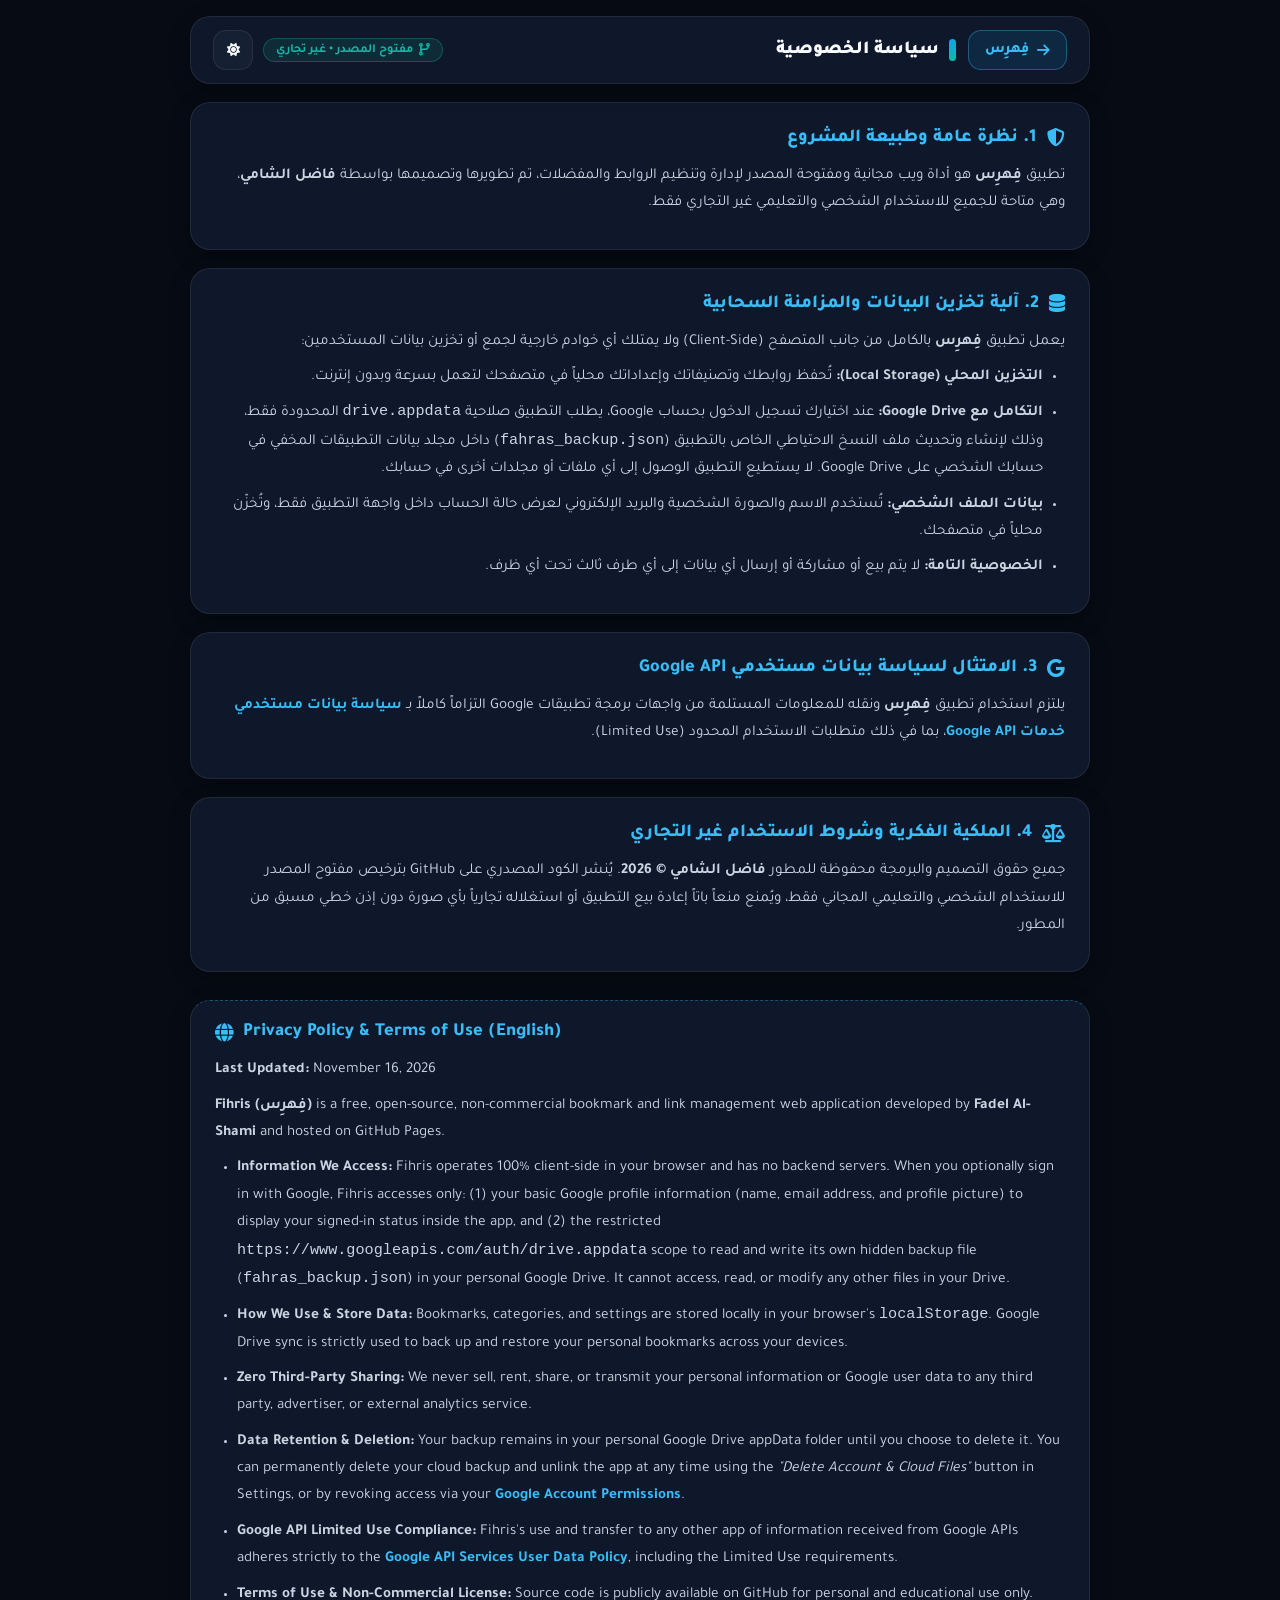
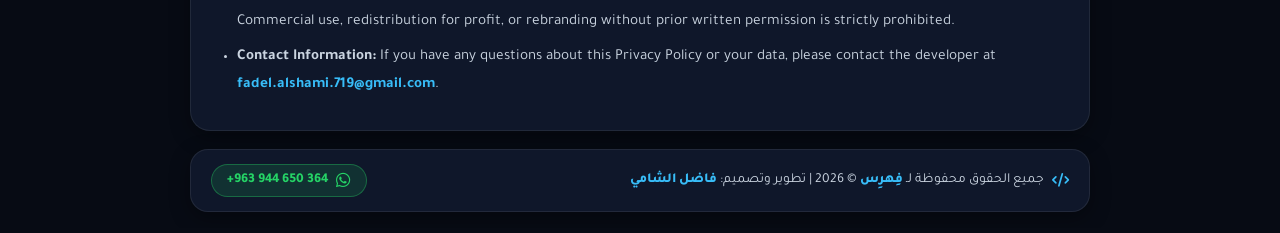
==== commit ce833e57: "Update privacy.html" ====
--- a/privacy.html
+++ b/privacy.html
@@ -231,27 +231,51 @@
             </div>
 
             <!-- القسم الإنجليزي -->
-            <div class="policy-card en-block">
+            <div class="policy-card en-block" lang="en">
                 <h2><i class="fas fa-globe"></i> Privacy Policy &amp; Terms of Use (English)</h2>
+                <p><strong>Last Updated:</strong> November 16, 2026</p>
                 <p><strong>Fihris (فِهرِس)</strong> is a free, open-source, non-commercial bookmark and link management
                     web application developed by <strong>Fadel Al-Shami</strong> and hosted on GitHub Pages.</p>
                 <ul>
-                    <li><strong>Client-Side Architecture:</strong> Fihris operates 100% client-side in your browser and
-                        does not own or operate any backend servers to collect, store, or analyze user data.</li>
-                    <li><strong>Google Drive AppData Scope:</strong> When you optionally sign in with Google, Fihris
-                        requests only the restricted <code>https://www.googleapis.com/auth/drive.appdata</code> scope to
-                        read and write its own hidden backup file (<code>fahras_backup.json</code>) in your personal
-                        Google Drive. It cannot access any other files in your Drive.</li>
-                    <li><strong>Zero Third-Party Sharing:</strong> We never sell, rent, or transmit your personal
-                        information or Google account data to any third party.</li>
-                    <li><strong>Google API Compliance:</strong> Fihris's use and transfer to any other app of
+                    <li><strong>Information We Access:</strong> Fihris operates 100% client-side in your browser and has
+                        no
+                        backend servers. When you optionally sign in with Google, Fihris accesses only: (1) your basic
+                        Google profile information (name, email address, and profile picture) to display your signed-in
+                        status inside the app, and (2) the restricted
+                        <code>https://www.googleapis.com/auth/drive.appdata</code>
+                        scope to read and write its own hidden backup file (<code>fahras_backup.json</code>) in your
+                        personal
+                        Google Drive. It cannot access, read, or modify any other files in your Drive.</li>
+                    <li><strong>How We Use &amp; Store Data:</strong> Bookmarks, categories, and settings are stored
+                        locally
+                        in your browser's <code>localStorage</code>. Google Drive sync is strictly used to back up and
+                        restore
+                        your personal bookmarks across your devices.</li>
+                    <li><strong>Zero Third-Party Sharing:</strong> We never sell, rent, share, or transmit your personal
+                        information or Google user data to any third party, advertiser, or external analytics service.
+                    </li>
+                    <li><strong>Data Retention &amp; Deletion:</strong> Your backup remains in your personal Google
+                        Drive
+                        appData folder until you choose to delete it. You can permanently delete your cloud backup and
+                        unlink
+                        the app at any time using the <em>"Delete Account &amp; Cloud Files"</em> button in Settings, or
+                        by
+                        revoking access via your <a href="https://myaccount.google.com/permissions" target="_blank"
+                            rel="noopener">Google Account Permissions</a>.</li>
+                    <li><strong>Google API Limited Use Compliance:</strong> Fihris's use and transfer to any other app
+                        of
                         information received from Google APIs adheres strictly to the <a
                             href="https://developers.google.com/terms/api-services-user-data-policy" target="_blank"
                             rel="noopener">Google API Services User Data Policy</a>, including the Limited Use
                         requirements.</li>
-                    <li><strong>Non-Commercial Open Source License:</strong> Source code is publicly available on GitHub
-                        for personal and educational use only. Commercial use, redistribution for profit, or rebranding
+                    <li><strong>Terms of Use &amp; Non-Commercial License:</strong> Source code is publicly available on
+                        GitHub for personal and educational use only. Commercial use, redistribution for profit, or
+                        rebranding
                         without prior written permission is strictly prohibited.</li>
+                    <li><strong>Contact Information:</strong> If you have any questions about this Privacy Policy or
+                        your
+                        data, please contact the developer at <a
+                            href="mailto:fadel.alshami.719@gmail.com">fadel.alshami.719@gmail.com</a>.</li>
                 </ul>
             </div>
 
